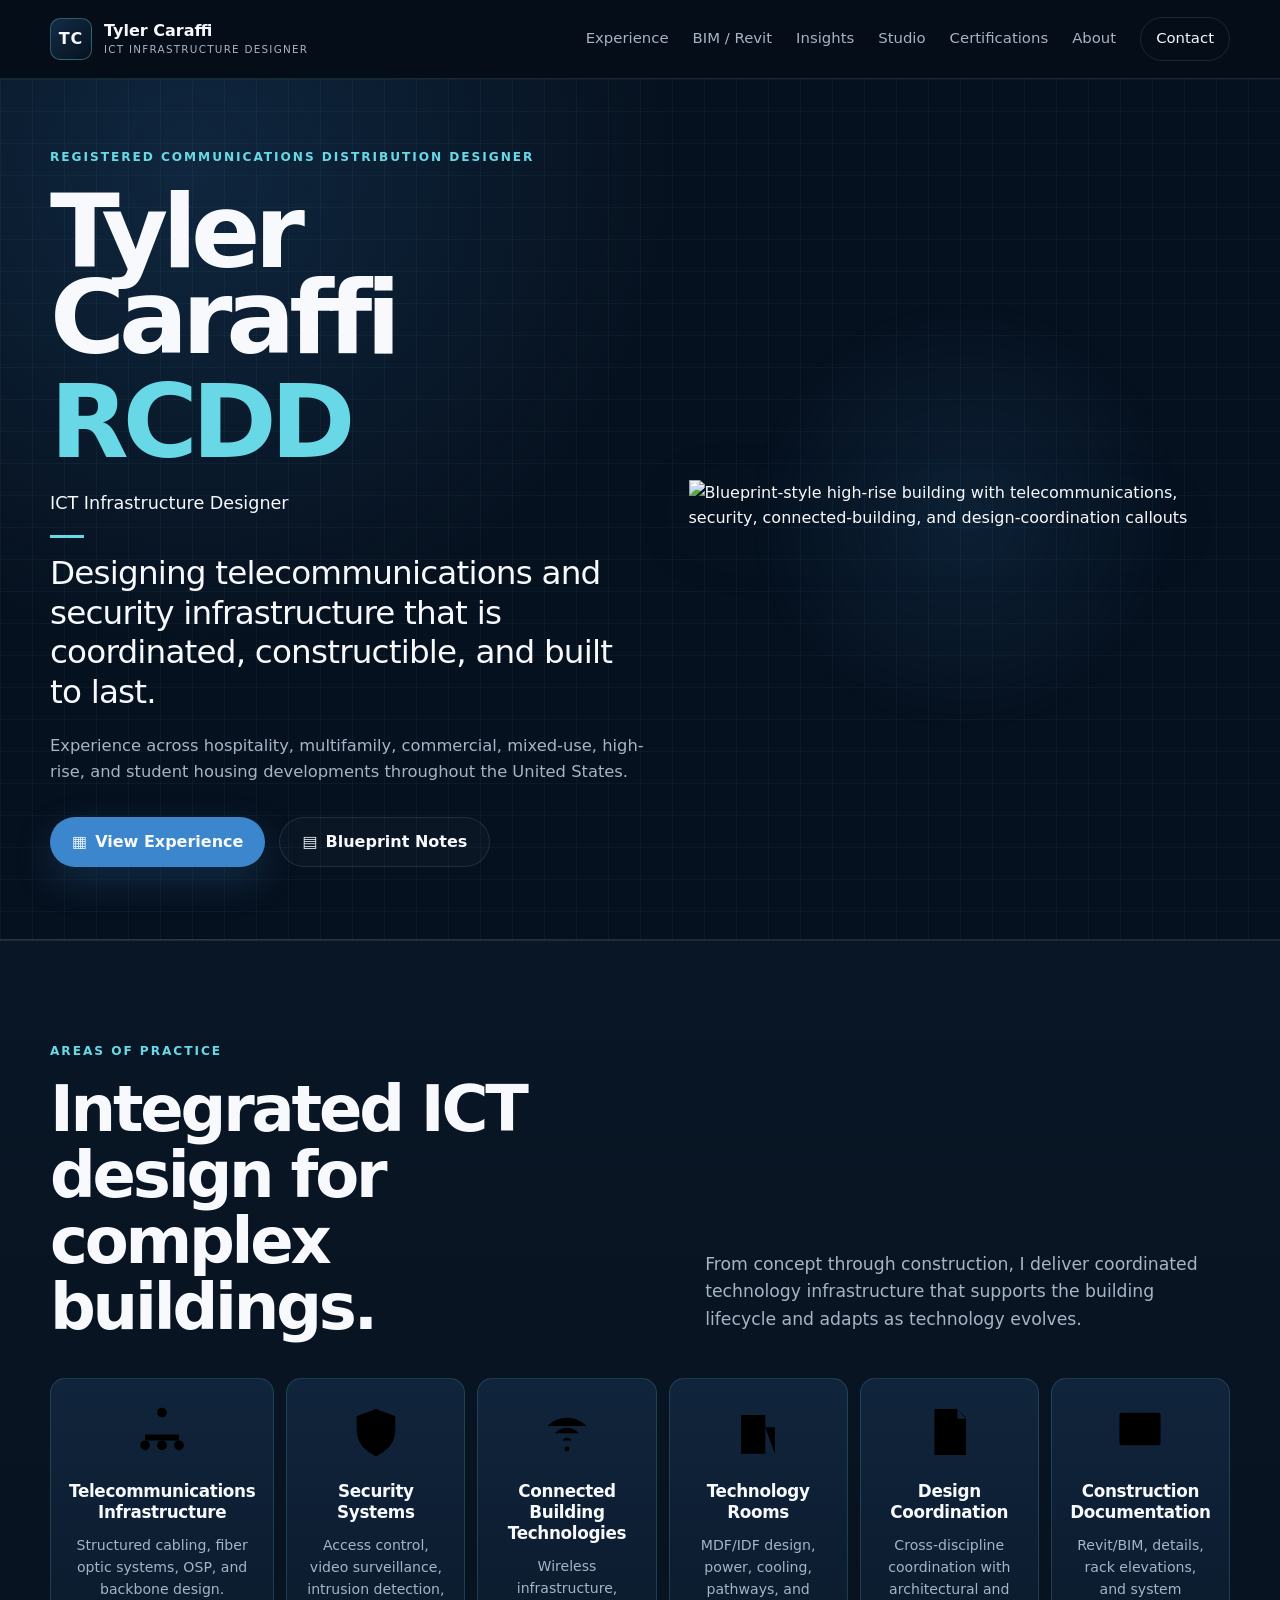
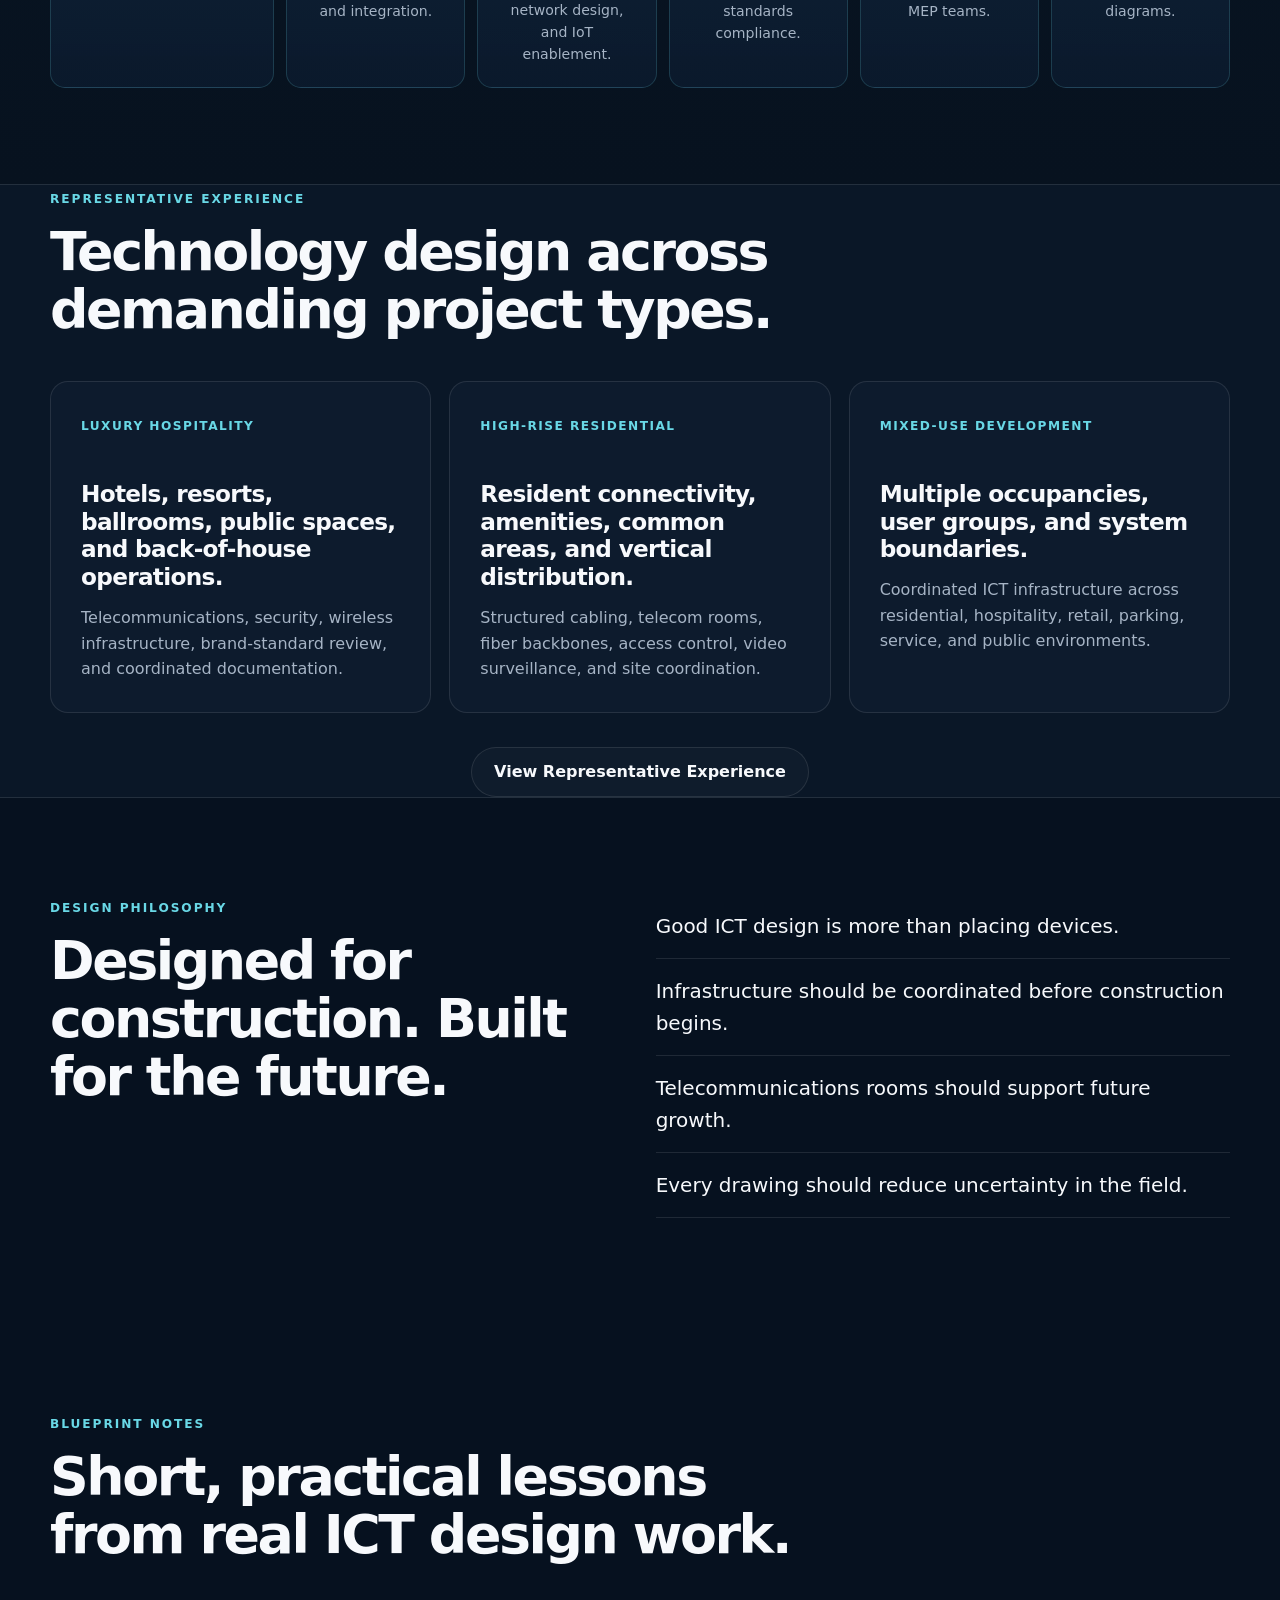
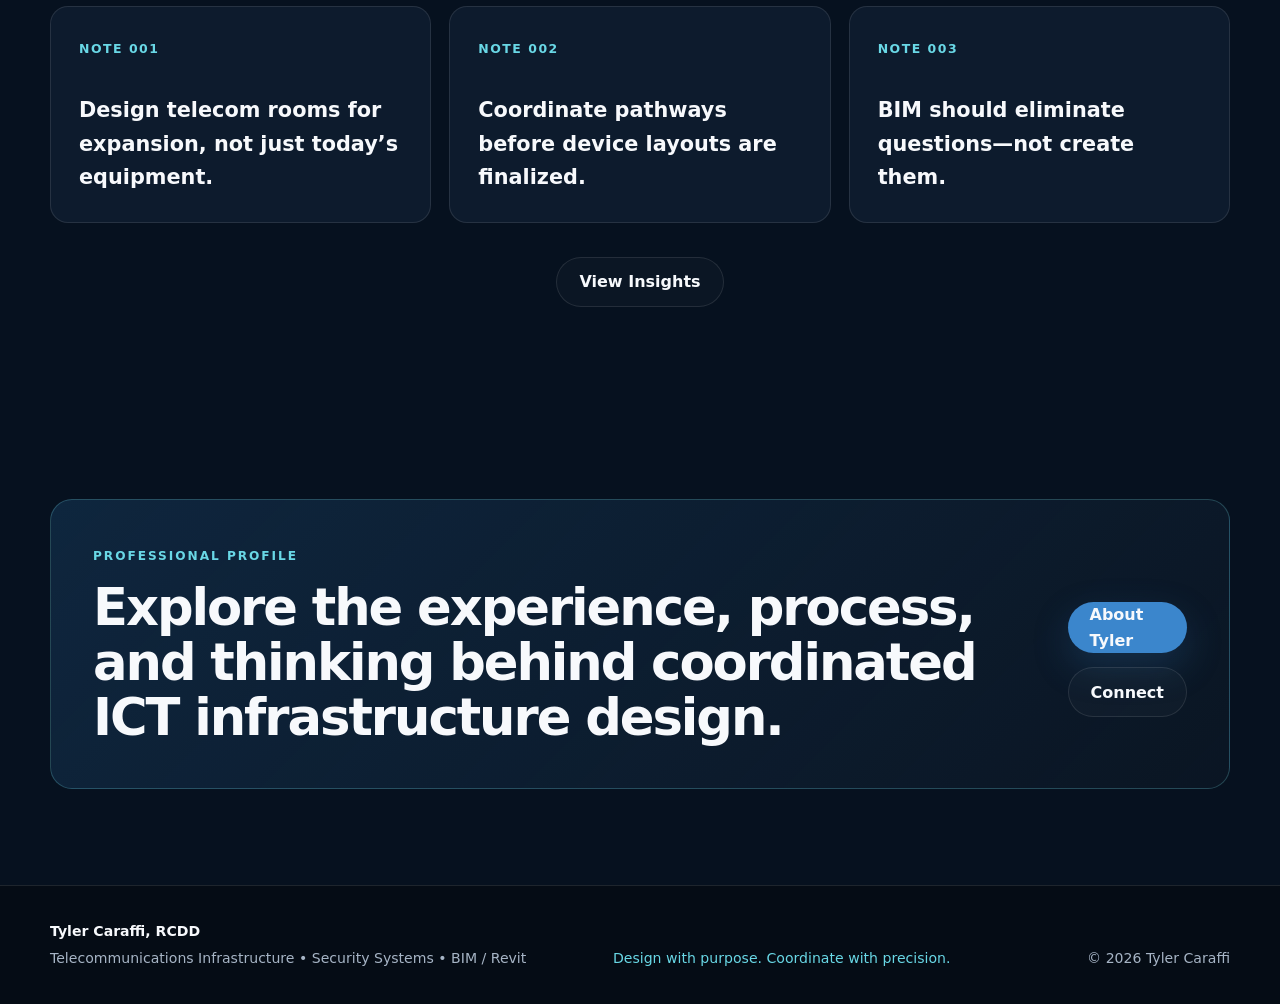
==== index.html @ 2e3e349a "Add files via upload" ====
<!DOCTYPE html>
<html lang="en">
<head>
  <meta charset="UTF-8">
  <meta name="viewport" content="width=device-width, initial-scale=1.0">
  <title>Tyler Caraffi, RCDD | ICT Infrastructure Designer</title>
  <meta name="description" content="Tyler Caraffi, RCDD, is an ICT Infrastructure Designer focused on telecommunications infrastructure, security systems, and coordinated technology design for complex buildings.">
  <meta name="author" content="Tyler Caraffi">
  <meta name="robots" content="index, follow">
  <link rel="canonical" href="https://tylercaraffi.com/">
  <link rel="icon" href="assets/icons/tc-mark.svg" type="image/svg+xml">
  <link rel="stylesheet" href="assets/css/styles.css">
  <meta property="og:title" content="Tyler Caraffi, RCDD | ICT Infrastructure Designer">
  <meta property="og:description" content="Designing telecommunications and security infrastructure that is coordinated, constructible, and built to last.">
  <meta property="og:type" content="website">
  <meta property="og:url" content="https://tylercaraffi.com/">
  <script type="application/ld+json">
  {
    "@context":"https://schema.org",
    "@type":"Person",
    "name":"Tyler Caraffi",
    "url":"https://tylercaraffi.com/",
  "sameAs":[
    "https://www.linkedin.com/in/tyler-caraffi/"
  ],
    "jobTitle":"ICT Infrastructure Designer",
    "honorificSuffix":"RCDD",
    "knowsAbout":[
      "Telecommunications Infrastructure",
      "Structured Cabling",
      "Fiber Backbone Design",
      "Security Systems",
      "Access Control",
      "Video Surveillance",
      "BIM",
      "Autodesk Revit",
      "Hospitality Technology",
      "Construction Documentation"
    ]
  }
  </script>
</head>
<body class="home-page">

<header class="site-header">
  <div class="container nav-wrap">
    <a class="brand" href="index.html" aria-label="Tyler Caraffi home">
      <span class="brand-mark">TC</span>
      <span class="brand-copy"><strong>Tyler Caraffi</strong><small>ICT Infrastructure Designer</small></span>
    </a>
    <button class="nav-toggle" aria-label="Open navigation" aria-expanded="false">
      <span></span><span></span><span></span>
    </button>
    <nav class="site-nav" aria-label="Main navigation">
      <a href="experience.html">Experience</a>
      <a href="revit-lab.html">BIM / Revit</a>
      <a href="insights.html">Insights</a>
      <a href="studio.html">Studio</a>
      <a href="certifications.html">Certifications</a>
      <a href="about.html">About</a>
      <a class="nav-cta" href="contact.html">Contact</a>
    </nav>
  </div>
</header>

<main>
  <section class="hero blueprint-bg">
    <div class="container hero-split approved-hero">
      <div class="hero-copy reveal">
        <div class="kicker">Registered Communications Distribution Designer</div>
        <h1>Tyler Caraffi<span>RCDD</span></h1>
        <p class="hero-role">ICT Infrastructure Designer</p>
        <div class="hero-rule"></div>
        <p class="hero-lead">Designing telecommunications and security infrastructure that is coordinated, constructible, and built to last.</p>
        <p class="hero-sub">Experience across hospitality, multifamily, commercial, mixed-use, high-rise, and student housing developments throughout the United States.</p>
        <div class="hero-actions">
          <a class="button primary" href="experience.html"><span class="button-icon">▦</span>View Experience</a>
          <a class="button secondary" href="insights.html"><span class="button-icon">▤</span>Blueprint Notes</a>
        </div>
      </div>

      <div class="hero-visual approved-visual reveal delay-1">
        <img src="assets/graphics/approved-blueprint-building.png"
             alt="Blueprint-style high-rise building with telecommunications, security, connected-building, and design-coordination callouts">
      </div>
    </div>
  </section>

  <section class="pillars practice-cards-section">
    <div class="container">
      <div class="practice-heading-grid reveal">
        <div>
          <span class="eyebrow">Areas of Practice</span>
          <h2>Integrated ICT design for complex buildings.</h2>
        </div>
        <p>From concept through construction, I deliver coordinated technology infrastructure that supports the building lifecycle and adapts as technology evolves.</p>
      </div>
      <div class="practice-card-grid">
        <article class="practice-card reveal">
          <div class="practice-icon" aria-hidden="true"><svg viewBox="0 0 48 48"><circle cx="24" cy="8" r="4"/><circle cx="10" cy="35" r="4"/><circle cx="24" cy="35" r="4"/><circle cx="38" cy="35" r="4"/><path d="M24 12v10M10 31v-5h28v5M24 22v9"/></svg></div>
          <h3>Telecommunications Infrastructure</h3>
          <p>Structured cabling, fiber optic systems, OSP, and backbone design.</p>
        </article>
        <article class="practice-card reveal delay-1">
          <div class="practice-icon" aria-hidden="true"><svg viewBox="0 0 48 48"><path d="M24 5 40 11v11c0 11-7 18-16 22C15 40 8 33 8 22V11z"/><rect x="18" y="22" width="12" height="10" rx="2"/><path d="M21 22v-4a3 3 0 0 1 6 0v4"/></svg></div>
          <h3>Security Systems</h3>
          <p>Access control, video surveillance, intrusion detection, and integration.</p>
        </article>
        <article class="practice-card reveal delay-2">
          <div class="practice-icon" aria-hidden="true"><svg viewBox="0 0 48 48"><path d="M8 19c9-9 23-9 32 0M14 25c6-6 14-6 20 0M20 31c3-3 5-3 8 0"/><circle cx="24" cy="38" r="2"/></svg></div>
          <h3>Connected Building Technologies</h3>
          <p>Wireless infrastructure, network design, and IoT enablement.</p>
        </article>
        <article class="practice-card reveal">
          <div class="practice-icon" aria-hidden="true"><svg viewBox="0 0 48 48"><path d="M10 42V10h20v32M30 20h8v22M6 42h36"/><path d="M15 16h4m4 0h3M15 22h4m4 0h3M15 28h4m4 0h3M15 34h4m4 0h3"/></svg></div>
          <h3>Technology Rooms</h3>
          <p>MDF/IDF design, power, cooling, pathways, and standards compliance.</p>
        </article>
        <article class="practice-card reveal delay-1">
          <div class="practice-icon" aria-hidden="true"><svg viewBox="0 0 48 48"><path d="M12 5h19l7 7v31H12zM31 5v8h7M18 20h14M18 26h14M18 32h10"/></svg></div>
          <h3>Design Coordination</h3>
          <p>Cross-discipline coordination with architectural and MEP teams.</p>
        </article>
        <article class="practice-card reveal delay-2">
          <div class="practice-icon" aria-hidden="true"><svg viewBox="0 0 48 48"><rect x="7" y="8" width="34" height="27" rx="2"/><path d="M18 42h12M24 35v7M18 20l6-4 6 4-6 4zM18 20v7l6 4 6-4v-7"/></svg></div>
          <h3>Construction Documentation</h3>
          <p>Revit/BIM, details, rack elevations, and system diagrams.</p>
        </article>
      </div>
    </div>
  </section>

  <section class="experience-preview dark-panel">
    <div class="container">
      <div class="section-intro reveal"><span class="eyebrow">Representative Experience</span><h2>Technology design across demanding project types.</h2></div>
      <div class="experience-preview-grid">
        <article class="experience-preview-card reveal"><span>Luxury Hospitality</span><h3>Hotels, resorts, ballrooms, public spaces, and back-of-house operations.</h3><p>Telecommunications, security, wireless infrastructure, brand-standard review, and coordinated documentation.</p></article>
        <article class="experience-preview-card reveal delay-1"><span>High-Rise Residential</span><h3>Resident connectivity, amenities, common areas, and vertical distribution.</h3><p>Structured cabling, telecom rooms, fiber backbones, access control, video surveillance, and site coordination.</p></article>
        <article class="experience-preview-card reveal delay-2"><span>Mixed-Use Development</span><h3>Multiple occupancies, user groups, and system boundaries.</h3><p>Coordinated ICT infrastructure across residential, hospitality, retail, parking, service, and public environments.</p></article>
      </div>
      <div class="center-action reveal"><a class="button secondary" href="experience.html">View Representative Experience</a></div>
    </div>
  </section>

  <section class="philosophy">
    <div class="container philosophy-grid">
      <div class="section-intro reveal"><span class="eyebrow">Design Philosophy</span><h2>Designed for construction. Built for the future.</h2></div>
      <div class="principles reveal delay-1">
        <p>Good ICT design is more than placing devices.</p>
        <p>Infrastructure should be coordinated before construction begins.</p>
        <p>Telecommunications rooms should support future growth.</p>
        <p>Every drawing should reduce uncertainty in the field.</p>
      </div>
    </div>
  </section>

  <section class="insight-preview">
    <div class="container">
      <div class="section-intro reveal">
        <span class="eyebrow">Blueprint Notes</span>
        <h2>Short, practical lessons from real ICT design work.</h2>
      </div>
      <div class="note-grid">
        <article class="note-card reveal">
          <span>Note 001</span>
          <h3>Design telecom rooms for expansion, not just today’s equipment.</h3>
        </article>
        <article class="note-card reveal delay-1">
          <span>Note 002</span>
          <h3>Coordinate pathways before device layouts are finalized.</h3>
        </article>
        <article class="note-card reveal delay-2">
          <span>Note 003</span>
          <h3>BIM should eliminate questions—not create them.</h3>
        </article>
      </div>
      <div class="center-action"><a class="button secondary" href="insights.html">View Insights</a></div>
    </div>
  </section>

  <section class="cta-section">
    <div class="container cta-card reveal">
      <div>
        <span class="eyebrow">Professional Profile</span>
        <h2>Explore the experience, process, and thinking behind coordinated ICT infrastructure design.</h2>
      </div>
      <div class="hero-actions">
        <a class="button primary" href="about.html">About Tyler</a>
        <a class="button secondary" href="contact.html">Connect</a>
      </div>
    </div>
  </section>
</main>

<footer class="site-footer">
  <div class="container footer-grid">
    <div>
      <div class="footer-name">Tyler Caraffi, RCDD</div>
      <p>Telecommunications Infrastructure • Security Systems • BIM / Revit</p>
    </div>
    <div class="footer-motto">Design with purpose. Coordinate with precision.</div>
    <div class="footer-copy">© <span id="year"></span> Tyler Caraffi</div>
  </div>
</footer>
<script src="assets/js/script.js"></script>

</body>
</html>
---- assets/css/styles.css ----
:root{
  --bg:#07111f;
  --bg2:#0a1726;
  --panel:#0e1d2f;
  --panel2:#12243a;
  --text:#f7f9fc;
  --muted:#a6b4c5;
  --line:rgba(255,255,255,.10);
  --blue:#1f4e79;
  --blue2:#2d6ca3;
  --cyan:#71d6e0;
  --max:1180px;
  --radius:22px;
}
*{box-sizing:border-box}
html{scroll-behavior:smooth}
body{margin:0;background:var(--bg);color:var(--text);font-family:Inter,ui-sans-serif,system-ui,-apple-system,BlinkMacSystemFont,"Segoe UI",sans-serif;line-height:1.6}
a{color:inherit;text-decoration:none}
.container{width:min(calc(100% - 40px),var(--max));margin:auto}
.narrow{max-width:900px}
.site-header{position:sticky;top:0;z-index:20;background:rgba(7,17,31,.82);backdrop-filter:blur(14px);border-bottom:1px solid var(--line)}
.nav-wrap{min-height:78px;display:flex;align-items:center;justify-content:space-between;gap:24px}
.brand{display:flex;align-items:center;gap:12px}
.brand-mark{width:42px;height:42px;border:1px solid rgba(113,214,224,.35);display:grid;place-items:center;border-radius:10px;font-weight:800;letter-spacing:.05em;background:linear-gradient(135deg,rgba(31,78,121,.5),rgba(255,255,255,.02))}
.brand-copy{display:flex;flex-direction:column;line-height:1.05}
.brand-copy small{color:var(--muted);margin-top:4px}
.site-nav{display:flex;align-items:center;gap:24px;color:var(--muted);font-size:.93rem}
.site-nav a:hover{color:var(--text)}
.nav-cta{padding:9px 15px;border:1px solid var(--line);border-radius:999px;color:var(--text)!important}
.nav-toggle{display:none;background:none;border:1px solid var(--line);border-radius:10px;width:42px;height:42px;padding:10px}
.nav-toggle span{display:block;height:2px;background:var(--text);margin:5px 0}
.blueprint-bg{
  background-image:
    linear-gradient(rgba(113,214,224,.045) 1px,transparent 1px),
    linear-gradient(90deg,rgba(113,214,224,.045) 1px,transparent 1px),
    radial-gradient(circle at 15% 10%,rgba(45,108,163,.24),transparent 36%);
  background-size:32px 32px,32px 32px,auto;
}
.hero{padding:118px 0 96px;border-bottom:1px solid var(--line)}
.hero-grid{display:grid;grid-template-columns:1.1fr .9fr;gap:72px;align-items:center}
.kicker,.eyebrow{display:inline-block;color:var(--cyan);text-transform:uppercase;letter-spacing:.16em;font-size:.76rem;font-weight:800}
h1,h2,h3,p{margin-top:0}
h1{font-size:clamp(3.6rem,8vw,6.8rem);line-height:.94;letter-spacing:-.06em;margin:18px 0 26px}
h1 span{color:var(--cyan)}
.hero-lead{font-size:clamp(1.45rem,3vw,2.4rem);line-height:1.22;letter-spacing:-.03em;margin-bottom:20px}
.hero-sub{max-width:700px;color:var(--muted);font-size:1.08rem}
.hero-actions{display:flex;flex-wrap:wrap;gap:14px;margin-top:32px}
.button{min-height:50px;padding:0 22px;border-radius:999px;display:inline-flex;align-items:center;justify-content:center;font-weight:800;transition:.2s ease}
.button:hover{transform:translateY(-2px)}
.primary{background:var(--blue2);box-shadow:0 14px 36px rgba(45,108,163,.28)}
.secondary{border:1px solid var(--line);background:rgba(255,255,255,.025)}
.system-diagram{min-height:430px;position:relative;border:1px solid var(--line);border-radius:var(--radius);background:linear-gradient(160deg,rgba(255,255,255,.035),rgba(255,255,255,.01));overflow:hidden}
.diagram-title{position:absolute;top:20px;left:22px;color:var(--muted);font-size:.8rem;text-transform:uppercase;letter-spacing:.13em}
.node,.mini-node{position:absolute;border:1px solid rgba(113,214,224,.35);background:rgba(31,78,121,.25);border-radius:12px;padding:12px 16px;font-weight:800}
.node-a{top:78px;left:40px}.node-b{top:165px;left:165px}.node-c{top:255px;left:75px}
.mini-node{font-size:.82rem;padding:9px 12px}.mini-1{bottom:42px;left:30px}.mini-2{bottom:42px;left:150px}.mini-3{bottom:42px;right:36px}
.line,.branch{position:absolute;background:linear-gradient(90deg,var(--blue2),var(--cyan));height:2px;transform-origin:left center}
.line-a{width:150px;top:122px;left:115px;transform:rotate(27deg)}
.line-b{width:150px;top:214px;left:196px;transform:rotate(145deg)}
.branch{height:1px;bottom:89px}.branch-1{width:95px;left:95px;transform:rotate(69deg)}.branch-2{width:85px;left:150px;transform:rotate(90deg)}.branch-3{width:150px;left:175px;transform:rotate(25deg)}
.pillars,.philosophy,.insight-preview,.content-section,.cta-section{padding:96px 0}
.dark-panel{background:var(--bg2);border-top:1px solid var(--line);border-bottom:1px solid var(--line)}
.section-intro{max-width:760px;margin-bottom:42px}
.section-intro h2,.sticky-heading h2{font-size:clamp(2.2rem,4.2vw,4rem);line-height:1.08;letter-spacing:-.045em;margin:12px 0 0}
.pillar-grid{display:grid;grid-template-columns:repeat(4,1fr);gap:18px}
.pillar-card,.lab-card,.studio-card{padding:28px;border:1px solid var(--line);border-radius:18px;background:var(--panel);min-height:250px}
.pillar-card.featured{background:radial-gradient(circle at top right,rgba(113,214,224,.16),transparent 42%),var(--panel)}
.pillar-card span{color:var(--cyan);font-weight:800;font-size:.8rem;letter-spacing:.12em}
.pillar-card h3{margin:52px 0 12px;font-size:1.25rem}
.pillar-card p,.lab-card p,.studio-card p{color:var(--muted);margin-bottom:0}
.revit-grid,.philosophy-grid,.split-content{display:grid;grid-template-columns:.95fr 1.05fr;gap:86px;align-items:start}
.revit-copy h2{font-size:clamp(2.6rem,5vw,4.8rem);line-height:1.02;letter-spacing:-.05em;margin:14px 0 22px}
.revit-copy p{color:var(--muted);max-width:650px}
.text-link{color:var(--cyan);font-weight:800}
.revit-list{display:grid;grid-template-columns:repeat(2,1fr);gap:14px}
.revit-list div{padding:18px;border:1px solid var(--line);border-radius:14px;background:rgba(255,255,255,.025)}
.principles p{font-size:1.25rem;border-bottom:1px solid var(--line);padding:16px 0;margin:0}
.note-grid{display:grid;grid-template-columns:repeat(3,1fr);gap:18px}
.note-card{padding:28px;border:1px solid var(--line);border-radius:18px;background:var(--panel)}
.note-card span{color:var(--cyan);font-size:.78rem;font-weight:800;letter-spacing:.12em;text-transform:uppercase}
.note-card h3{margin:34px 0 0;font-size:1.3rem}
.center-action{text-align:center;margin-top:34px}
.cta-card{display:flex;align-items:center;justify-content:space-between;gap:32px;padding:42px;border:1px solid rgba(113,214,224,.25);border-radius:var(--radius);background:linear-gradient(135deg,rgba(31,78,121,.35),rgba(255,255,255,.02))}
.cta-card h2{font-size:clamp(2rem,4vw,3.5rem);line-height:1.08;letter-spacing:-.04em;margin:12px 0 0}
.page-hero{padding:104px 0 72px;border-bottom:1px solid var(--line)}
.page-hero h1{font-size:clamp(3rem,7vw,5.5rem)}
.page-hero p{max-width:760px;color:var(--muted);font-size:1.08rem}
.sticky-heading{position:sticky;top:110px}
.prose{font-size:1.08rem;color:var(--muted)}
.prose p{margin-bottom:22px}
.tag-cloud{display:flex;flex-wrap:wrap;gap:12px}
.tag-cloud span{padding:10px 14px;border:1px solid var(--line);border-radius:999px;color:var(--muted)}
.project-grid,.lab-grid,.studio-grid{display:grid;grid-template-columns:repeat(2,1fr);gap:18px}
.project-card{padding:32px;border:1px solid var(--line);border-radius:18px;background:var(--panel)}
.project-card span{color:var(--cyan);text-transform:uppercase;letter-spacing:.12em;font-size:.78rem;font-weight:800}
.project-card h2{font-size:1.7rem;line-height:1.18;letter-spacing:-.03em;margin:26px 0 12px}
.project-card p{color:var(--muted)}
.lab-grid{grid-template-columns:repeat(3,1fr)}
.lab-card h3,.studio-card h3{font-size:1.25rem;margin-bottom:12px}
.note-list{display:grid;gap:16px}
.note-row{display:grid;grid-template-columns:90px 1fr;gap:24px;padding:28px;border:1px solid var(--line);border-radius:18px;background:var(--panel)}
.note-row>span{color:var(--cyan);font-weight:800;font-size:1.2rem}
.note-row h2{font-size:1.5rem;margin-bottom:8px}
.note-row p{color:var(--muted);margin:0}
.studio-grid{grid-template-columns:repeat(3,1fr)}
.studio-card span{display:inline-block;margin-top:28px;color:var(--cyan);font-size:.8rem;font-weight:800;text-transform:uppercase;letter-spacing:.12em}
.cert-timeline{display:grid;gap:18px}
.cert-item{display:grid;grid-template-columns:140px 1fr;gap:32px;padding:30px;border:1px solid var(--line);border-radius:18px;background:var(--panel)}
.cert-item.featured{background:radial-gradient(circle at top right,rgba(113,214,224,.15),transparent 40%),var(--panel)}
.cert-item .year{color:var(--cyan);font-weight:800}
.cert-item span{color:var(--muted);text-transform:uppercase;letter-spacing:.1em;font-size:.78rem}
.cert-item h2{margin:8px 0 10px;font-size:1.45rem}
.cert-item p{color:var(--muted);margin:0}
.contact-grid{display:grid;grid-template-columns:repeat(2,1fr);gap:18px}
.contact-card{padding:34px;border:1px solid var(--line);border-radius:18px;background:var(--panel)}
.contact-card h2{font-size:1.8rem;margin:16px 0 10px}
.contact-card p{color:var(--muted)}
.site-footer{padding:34px 0;border-top:1px solid var(--line);background:#050c15}
.footer-grid{display:grid;grid-template-columns:1.2fr 1fr auto;gap:30px;align-items:end;color:var(--muted);font-size:.88rem}
.footer-name{color:var(--text);font-weight:800}
.footer-grid p{margin:5px 0 0}
.footer-motto{color:var(--cyan)}
.reveal{opacity:0;transform:translateY(22px);transition:opacity .7s ease,transform .7s ease}
.reveal.visible{opacity:1;transform:none}.delay-1{transition-delay:.1s}.delay-2{transition-delay:.2s}
@media(max-width:980px){
  .hero-grid,.revit-grid,.philosophy-grid,.split-content{grid-template-columns:1fr;gap:48px}
  .pillar-grid{grid-template-columns:repeat(2,1fr)}
  .lab-grid,.studio-grid{grid-template-columns:repeat(2,1fr)}
  .system-diagram{max-width:700px}
  .sticky-heading{position:static}
  .footer-grid{grid-template-columns:1fr}
}
@media(max-width:760px){
  .container{width:min(calc(100% - 28px),var(--max))}
  .nav-toggle{display:block}
  .site-nav{position:absolute;top:78px;left:14px;right:14px;display:none;flex-direction:column;align-items:stretch;gap:0;background:#08111f;border:1px solid var(--line);border-radius:16px;padding:12px}
  .site-nav.open{display:flex}.site-nav a{padding:13px 12px}
  .hero{padding:86px 0 68px}
  .pillar-grid,.note-grid,.project-grid,.lab-grid,.studio-grid,.contact-grid{grid-template-columns:1fr}
  .revit-list{grid-template-columns:1fr}
  .note-row,.cert-item{grid-template-columns:1fr}
  .cta-card{flex-direction:column;align-items:flex-start}
}
@media(prefers-reduced-motion:reduce){
  *{scroll-behavior:auto!important;transition:none!important}
  .reveal{opacity:1;transform:none}
}

.hero-single{
  max-width:920px;
  margin:0 auto;
}
.hero-single .hero-copy{
  max-width:820px;
}
.hero-single .hero-sub{
  max-width:760px;
}
.delivery-grid{
  display:grid;
  grid-template-columns:.95fr 1.05fr;
  gap:86px;
  align-items:start;
}
.delivery-copy h2{
  font-size:clamp(2.6rem,5vw,4.8rem);
  line-height:1.02;
  letter-spacing:-.05em;
  margin:14px 0 22px;
}
.delivery-copy p{
  color:var(--muted);
  max-width:650px;
}
.delivery-list{
  display:grid;
  grid-template-columns:repeat(2,1fr);
  gap:14px;
}
.delivery-list div{
  padding:18px;
  border:1px solid var(--line);
  border-radius:14px;
  background:rgba(255,255,255,.025);
}
@media(max-width:980px){
  .delivery-grid{grid-template-columns:1fr;gap:48px}
}
@media(max-width:760px){
  .delivery-list{grid-template-columns:1fr}
}

/* v4 Professional Identity */
.hero-single{max-width:1040px;margin:0 auto}.hero-single .hero-copy{max-width:940px}.hero-role{display:inline-block;margin:-8px 0 20px;padding:8px 13px;border:1px solid rgba(113,214,224,.26);border-radius:999px;color:var(--cyan);background:rgba(113,214,224,.05);font-size:.84rem;font-weight:800;letter-spacing:.1em;text-transform:uppercase}.hero-single .hero-lead{max-width:900px;font-size:clamp(1.55rem,3.3vw,2.55rem)}.hero-single .hero-sub{max-width:780px}.practice-list{border-top:1px solid var(--line)}.practice-row{display:grid;grid-template-columns:70px minmax(230px,.9fr) 1.1fr;gap:28px;align-items:start;padding:30px 0;border-bottom:1px solid var(--line)}.practice-row>span{color:var(--cyan);font-size:.78rem;font-weight:800;letter-spacing:.12em}.practice-row h3{margin:0;font-size:1.45rem;line-height:1.2;letter-spacing:-.025em}.practice-row p{margin:0;color:var(--muted)}.experience-preview-grid{display:grid;grid-template-columns:repeat(3,1fr);gap:18px}.experience-preview-card{padding:30px;border:1px solid var(--line);border-radius:18px;background:var(--panel);min-height:285px}.experience-preview-card>span{color:var(--cyan);text-transform:uppercase;letter-spacing:.12em;font-size:.76rem;font-weight:800}.experience-preview-card h3{margin:42px 0 14px;font-size:1.45rem;line-height:1.2;letter-spacing:-.03em}.experience-preview-card p{color:var(--muted);margin:0}@media(max-width:980px){.experience-preview-grid{grid-template-columns:1fr}}@media(max-width:760px){.practice-row{grid-template-columns:1fr;gap:10px}.practice-row h3{font-size:1.3rem}}

/* ===== v4.1 Blueprint Consultancy Homepage ===== */
:root{
  --bg:#06111f;
  --bg2:#0a1727;
  --panel:#0d1b2d;
  --panel2:#102239;
  --blue:#2f78bd;
  --blue2:#3b86cc;
  --cyan:#69d8e6;
  --cyan2:#a4f0f5;
}
.site-header{
  background:rgba(5,13,24,.93);
}
.brand-copy small{
  text-transform:uppercase;
  letter-spacing:.12em;
  font-size:.65rem;
}
.hero{
  min-height:640px;
  display:flex;
  align-items:center;
  padding:64px 0 72px;
  overflow:hidden;
}
.hero-split{
  display:grid;
  grid-template-columns:minmax(0,1.05fr) minmax(420px,.95fr);
  gap:40px;
  align-items:center;
}
.hero-copy h1{
  font-size:clamp(4.4rem,8vw,7.1rem);
  line-height:.84;
  max-width:720px;
  margin:20px 0 24px;
}
.hero-copy h1 span{
  display:block;
  margin-top:18px;
  color:var(--cyan);
}
.hero-role{
  display:block;
  margin:0;
  padding:0;
  border:0;
  border-radius:0;
  background:none;
  color:var(--text);
  font-size:1.1rem;
  font-weight:500;
  letter-spacing:0;
  text-transform:none;
}
.hero-rule{
  width:34px;
  height:3px;
  background:var(--cyan);
  margin:18px 0 16px;
}
.hero .hero-lead{
  max-width:760px;
  font-size:clamp(1.55rem,2.55vw,2.3rem);
  line-height:1.22;
  letter-spacing:-.025em;
}
.hero .hero-sub{
  max-width:700px;
  font-size:1.02rem;
}
.button-icon{
  margin-right:8px;
  opacity:.9;
}
.hero-visual{
  position:relative;
  min-height:525px;
  display:flex;
  align-items:center;
  justify-content:center;
}
.hero-visual::before{
  content:"";
  position:absolute;
  inset:12% 3% 8% 5%;
  background:radial-gradient(circle at center,rgba(71,146,211,.12),transparent 66%);
  filter:blur(6px);
}
.hero-visual img{
  position:relative;
  z-index:1;
  width:100%;
  max-width:700px;
  filter:drop-shadow(0 18px 44px rgba(22,104,170,.16));
}
.practice-cards-section{
  background:linear-gradient(180deg,#091625,#07121f);
  border-top:1px solid var(--line);
}
.practice-heading-grid{
  display:grid;
  grid-template-columns:1fr .9fr;
  gap:72px;
  align-items:end;
  margin-bottom:38px;
}
.practice-heading-grid h2{
  font-size:clamp(2.8rem,5vw,4.8rem);
  line-height:1.03;
  letter-spacing:-.05em;
  margin:14px 0 0;
}
.practice-heading-grid>p{
  color:var(--muted);
  font-size:1.08rem;
  margin:0 0 7px;
}
.practice-card-grid{
  display:grid;
  grid-template-columns:repeat(6,1fr);
  gap:12px;
}
.practice-card{
  padding:24px 18px 22px;
  border:1px solid rgba(113,214,224,.18);
  border-radius:15px;
  background:linear-gradient(180deg,rgba(20,42,68,.76),rgba(11,27,46,.86));
  min-height:245px;
  text-align:center;
  transition:transform .25s ease,border-color .25s ease,background .25s ease;
}
.practice-card:hover{
  transform:translateY(-4px);
  border-color:rgba(113,214,224,.42);
  background:linear-gradient(180deg,rgba(27,54,86,.88),rgba(12,31,52,.94));
}
.practice-icon{
  width:58px;
  height:58px;
  display:grid;
  place-items:center;
  margin:0 auto 20px;
  color:#65b5ff;
  font-size:2.15rem;
  line-height:1;
}
.practice-card h3{
  font-size:1.05rem;
  line-height:1.25;
  margin:0 0 12px;
  letter-spacing:-.02em;
}
.practice-card p{
  color:var(--muted);
  font-size:.88rem;
  line-height:1.55;
  margin:0;
}
@media(max-width:1120px){
  .practice-card-grid{grid-template-columns:repeat(3,1fr)}
}
@media(max-width:980px){
  .hero-split{grid-template-columns:1fr}
  .hero-visual{min-height:380px}
  .hero-visual img{max-width:650px}
  .practice-heading-grid{grid-template-columns:1fr;gap:24px}
}
@media(max-width:760px){
  .hero{padding:74px 0 54px}
  .hero-copy h1{font-size:clamp(3.8rem,17vw,5.4rem)}
  .hero-visual{min-height:290px}
  .practice-card-grid{grid-template-columns:1fr}
  .practice-card{min-height:auto;text-align:left;display:grid;grid-template-columns:58px 1fr;column-gap:16px}
  .practice-icon{grid-row:1/3;margin:0}
  .practice-card h3{align-self:end}
}
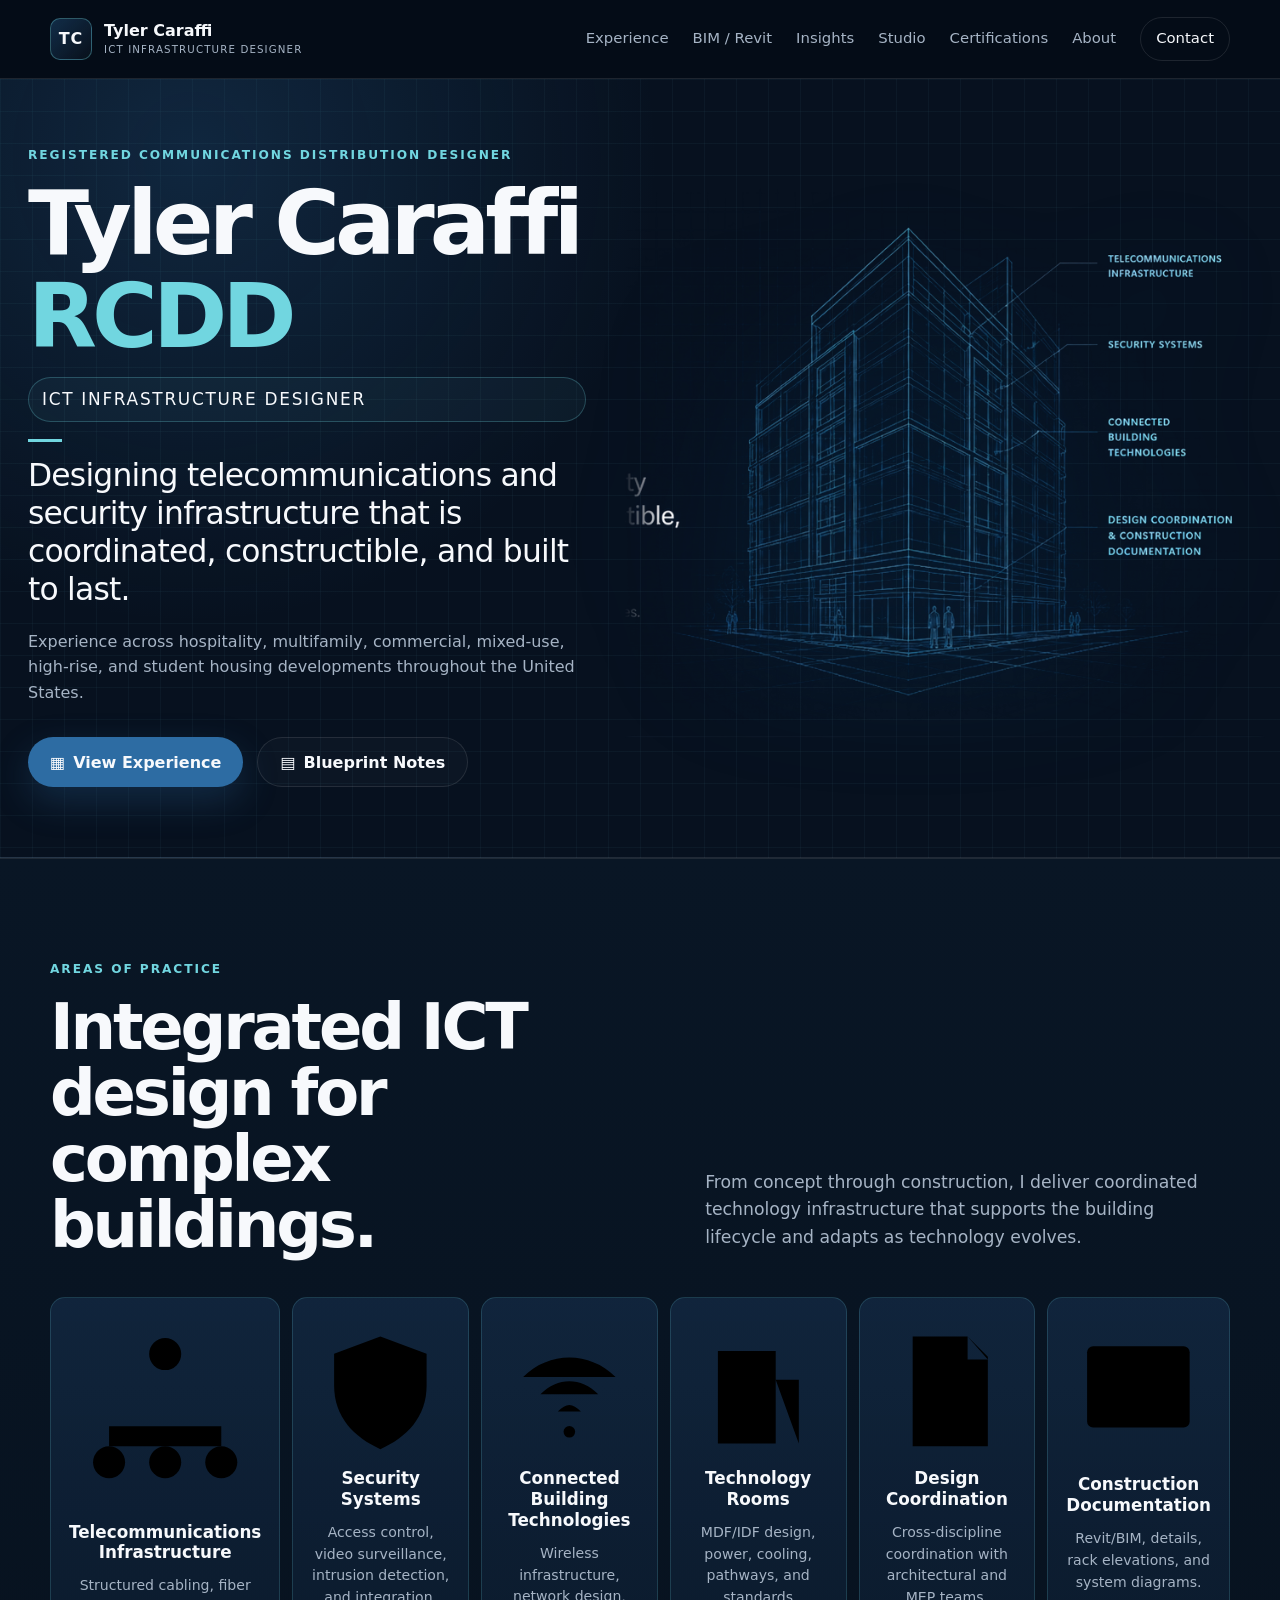
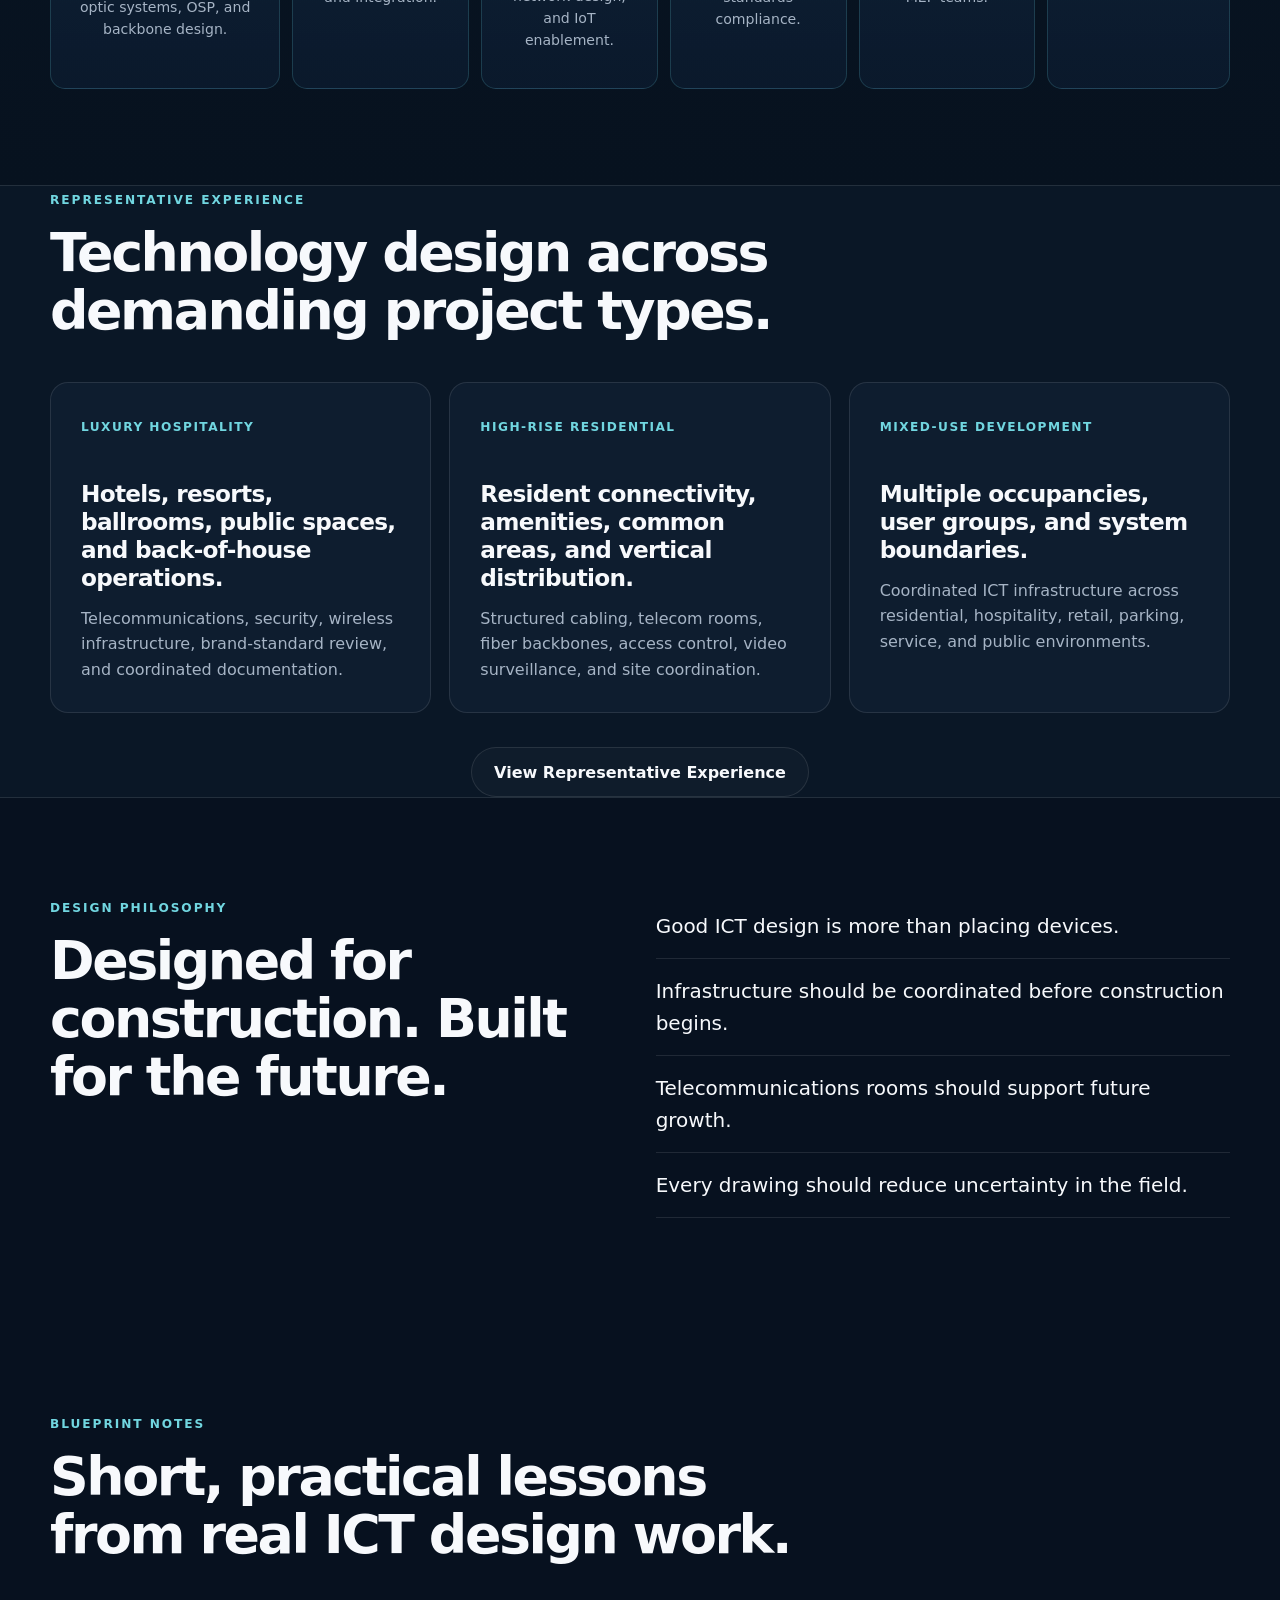
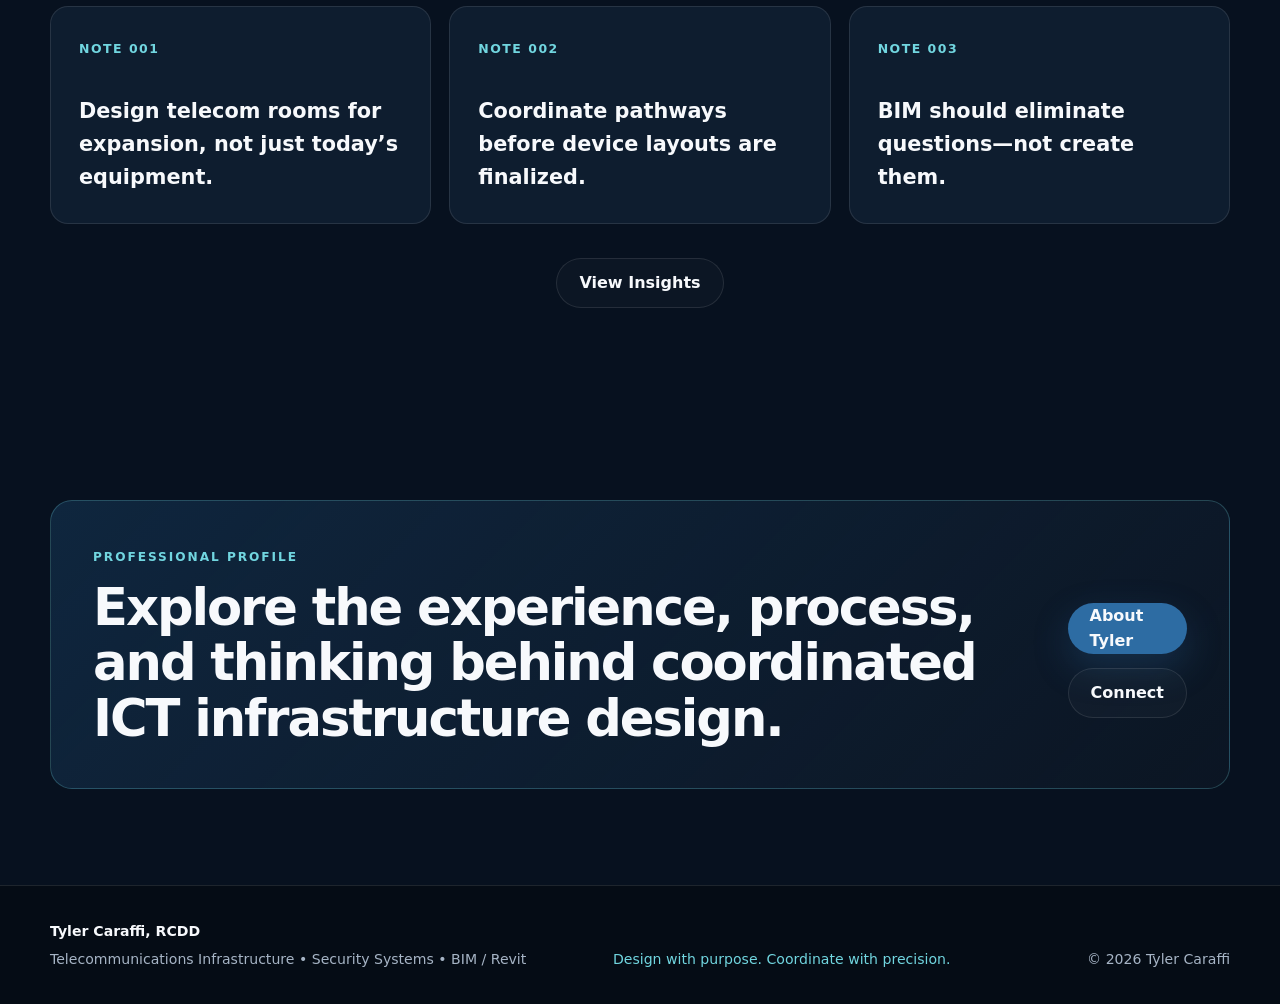
==== commit a463ca8f: "Add files via upload" ====
--- a/index.html
+++ b/index.html
@@ -80,7 +80,7 @@
       </div>
 
       <div class="hero-visual approved-visual reveal delay-1">
-        <img src="assets/graphics/approved-blueprint-building.png"
+        <img src="blueprint-building.png?v=45"
              alt="Blueprint-style high-rise building with telecommunications, security, connected-building, and design-coordination callouts">
       </div>
     </div>
--- a/assets/css/styles.css
+++ b/assets/css/styles.css
@@ -194,107 +194,109 @@
 /* v4 Professional Identity */
 .hero-single{max-width:1040px;margin:0 auto}.hero-single .hero-copy{max-width:940px}.hero-role{display:inline-block;margin:-8px 0 20px;padding:8px 13px;border:1px solid rgba(113,214,224,.26);border-radius:999px;color:var(--cyan);background:rgba(113,214,224,.05);font-size:.84rem;font-weight:800;letter-spacing:.1em;text-transform:uppercase}.hero-single .hero-lead{max-width:900px;font-size:clamp(1.55rem,3.3vw,2.55rem)}.hero-single .hero-sub{max-width:780px}.practice-list{border-top:1px solid var(--line)}.practice-row{display:grid;grid-template-columns:70px minmax(230px,.9fr) 1.1fr;gap:28px;align-items:start;padding:30px 0;border-bottom:1px solid var(--line)}.practice-row>span{color:var(--cyan);font-size:.78rem;font-weight:800;letter-spacing:.12em}.practice-row h3{margin:0;font-size:1.45rem;line-height:1.2;letter-spacing:-.025em}.practice-row p{margin:0;color:var(--muted)}.experience-preview-grid{display:grid;grid-template-columns:repeat(3,1fr);gap:18px}.experience-preview-card{padding:30px;border:1px solid var(--line);border-radius:18px;background:var(--panel);min-height:285px}.experience-preview-card>span{color:var(--cyan);text-transform:uppercase;letter-spacing:.12em;font-size:.76rem;font-weight:800}.experience-preview-card h3{margin:42px 0 14px;font-size:1.45rem;line-height:1.2;letter-spacing:-.03em}.experience-preview-card p{color:var(--muted);margin:0}@media(max-width:980px){.experience-preview-grid{grid-template-columns:1fr}}@media(max-width:760px){.practice-row{grid-template-columns:1fr;gap:10px}.practice-row h3{font-size:1.3rem}}
 
-/* ===== v4.1 Blueprint Consultancy Homepage ===== */
-:root{
-  --bg:#06111f;
-  --bg2:#0a1727;
-  --panel:#0d1b2d;
-  --panel2:#102239;
-  --blue:#2f78bd;
-  --blue2:#3b86cc;
-  --cyan:#69d8e6;
-  --cyan2:#a4f0f5;
-}
+
+
+/* ===== v4.4 Exact Approved Hero Visual ===== */
 .site-header{
-  background:rgba(5,13,24,.93);
-}
+  background:rgba(5,13,24,.95);
+}
+
 .brand-copy small{
   text-transform:uppercase;
-  letter-spacing:.12em;
-  font-size:.65rem;
-}
+  letter-spacing:.11em;
+  font-size:.64rem;
+}
+
 .hero{
-  min-height:640px;
+  min-height:660px;
   display:flex;
   align-items:center;
-  padding:64px 0 72px;
+  padding:62px 0 70px;
   overflow:hidden;
 }
-.hero-split{
-  display:grid;
-  grid-template-columns:minmax(0,1.05fr) minmax(420px,.95fr);
-  gap:40px;
+
+.hero .container{
+  width:min(1440px, calc(100% - 56px));
+}
+
+.approved-hero{
+  display:grid;
+  grid-template-columns:minmax(0, .93fr) minmax(560px, 1.07fr);
+  gap:24px;
   align-items:center;
 }
+
+.hero-copy{
+  max-width:690px;
+}
+
 .hero-copy h1{
-  font-size:clamp(4.4rem,8vw,7.1rem);
-  line-height:.84;
-  max-width:720px;
-  margin:20px 0 24px;
-}
+  font-size:clamp(4.7rem, 7vw, 7rem);
+  line-height:.86;
+  max-width:700px;
+  margin:18px 0 22px;
+  letter-spacing:-.055em;
+}
+
 .hero-copy h1 span{
   display:block;
-  margin-top:18px;
+  margin-top:16px;
   color:var(--cyan);
 }
+
 .hero-role{
   display:block;
   margin:0;
-  padding:0;
-  border:0;
-  border-radius:0;
-  background:none;
   color:var(--text);
-  font-size:1.1rem;
+  font-size:1.06rem;
   font-weight:500;
-  letter-spacing:0;
-  text-transform:none;
-}
+}
+
 .hero-rule{
   width:34px;
   height:3px;
+  margin:17px 0 15px;
   background:var(--cyan);
-  margin:18px 0 16px;
-}
+}
+
 .hero .hero-lead{
+  max-width:660px;
+  font-size:clamp(1.65rem, 2.45vw, 2.2rem);
+  line-height:1.21;
+  letter-spacing:-.025em;
+}
+
+.hero .hero-sub{
+  max-width:660px;
+  font-size:1rem;
+}
+
+.approved-visual{
+  min-height:560px;
+  display:flex;
+  align-items:center;
+  justify-content:flex-end;
+  overflow:visible;
+}
+
+.approved-visual img{
+  width:100%;
   max-width:760px;
-  font-size:clamp(1.55rem,2.55vw,2.3rem);
-  line-height:1.22;
-  letter-spacing:-.025em;
-}
-.hero .hero-sub{
-  max-width:700px;
-  font-size:1.02rem;
-}
+  height:auto;
+  object-fit:contain;
+  transform:translateX(14px);
+  filter:drop-shadow(0 22px 50px rgba(20,105,170,.2));
+}
+
 .button-icon{
   margin-right:8px;
-  opacity:.9;
-}
-.hero-visual{
-  position:relative;
-  min-height:525px;
-  display:flex;
-  align-items:center;
-  justify-content:center;
-}
-.hero-visual::before{
-  content:"";
-  position:absolute;
-  inset:12% 3% 8% 5%;
-  background:radial-gradient(circle at center,rgba(71,146,211,.12),transparent 66%);
-  filter:blur(6px);
-}
-.hero-visual img{
-  position:relative;
-  z-index:1;
-  width:100%;
-  max-width:700px;
-  filter:drop-shadow(0 18px 44px rgba(22,104,170,.16));
-}
+}
+
 .practice-cards-section{
   background:linear-gradient(180deg,#091625,#07121f);
   border-top:1px solid var(--line);
 }
+
 .practice-heading-grid{
   display:grid;
   grid-template-columns:1fr .9fr;
@@ -302,22 +304,26 @@
   align-items:end;
   margin-bottom:38px;
 }
+
 .practice-heading-grid h2{
   font-size:clamp(2.8rem,5vw,4.8rem);
   line-height:1.03;
   letter-spacing:-.05em;
   margin:14px 0 0;
 }
+
 .practice-heading-grid>p{
   color:var(--muted);
   font-size:1.08rem;
   margin:0 0 7px;
 }
+
 .practice-card-grid{
   display:grid;
   grid-template-columns:repeat(6,1fr);
   gap:12px;
 }
+
 .practice-card{
   padding:24px 18px 22px;
   border:1px solid rgba(113,214,224,.18);
@@ -325,50 +331,68 @@
   background:linear-gradient(180deg,rgba(20,42,68,.76),rgba(11,27,46,.86));
   min-height:245px;
   text-align:center;
-  transition:transform .25s ease,border-color .25s ease,background .25s ease;
-}
-.practice-card:hover{
-  transform:translateY(-4px);
-  border-color:rgba(113,214,224,.42);
-  background:linear-gradient(180deg,rgba(27,54,86,.88),rgba(12,31,52,.94));
-}
-.practice-icon{
-  width:58px;
-  height:58px;
-  display:grid;
-  place-items:center;
-  margin:0 auto 20px;
-  color:#65b5ff;
-  font-size:2.15rem;
-  line-height:1;
-}
+}
+
 .practice-card h3{
   font-size:1.05rem;
   line-height:1.25;
   margin:0 0 12px;
-  letter-spacing:-.02em;
-}
+}
+
 .practice-card p{
   color:var(--muted);
   font-size:.88rem;
   line-height:1.55;
-  margin:0;
-}
-@media(max-width:1120px){
-  .practice-card-grid{grid-template-columns:repeat(3,1fr)}
-}
-@media(max-width:980px){
-  .hero-split{grid-template-columns:1fr}
-  .hero-visual{min-height:380px}
-  .hero-visual img{max-width:650px}
-  .practice-heading-grid{grid-template-columns:1fr;gap:24px}
-}
+}
+
+@media(max-width:1160px){
+  .approved-hero{
+    grid-template-columns:1fr;
+  }
+
+  .approved-visual{
+    min-height:470px;
+    justify-content:center;
+  }
+
+  .approved-visual img{
+    max-width:780px;
+    transform:none;
+  }
+
+  .practice-card-grid{
+    grid-template-columns:repeat(3,1fr);
+  }
+}
+
 @media(max-width:760px){
-  .hero{padding:74px 0 54px}
-  .hero-copy h1{font-size:clamp(3.8rem,17vw,5.4rem)}
-  .hero-visual{min-height:290px}
-  .practice-card-grid{grid-template-columns:1fr}
-  .practice-card{min-height:auto;text-align:left;display:grid;grid-template-columns:58px 1fr;column-gap:16px}
-  .practice-icon{grid-row:1/3;margin:0}
-  .practice-card h3{align-self:end}
-}
+  .hero{
+    padding:68px 0 48px;
+  }
+
+  .hero .container{
+    width:min(100% - 28px, 720px);
+  }
+
+  .hero-copy h1{
+    font-size:clamp(3.9rem,17vw,5.4rem);
+  }
+
+  .approved-visual{
+    min-height:320px;
+  }
+
+  .approved-visual img{
+    width:112%;
+    max-width:none;
+  }
+
+  .practice-heading-grid{
+    grid-template-columns:1fr;
+    gap:24px;
+  }
+
+  .practice-card-grid{
+    grid-template-columns:1fr;
+  }
+}
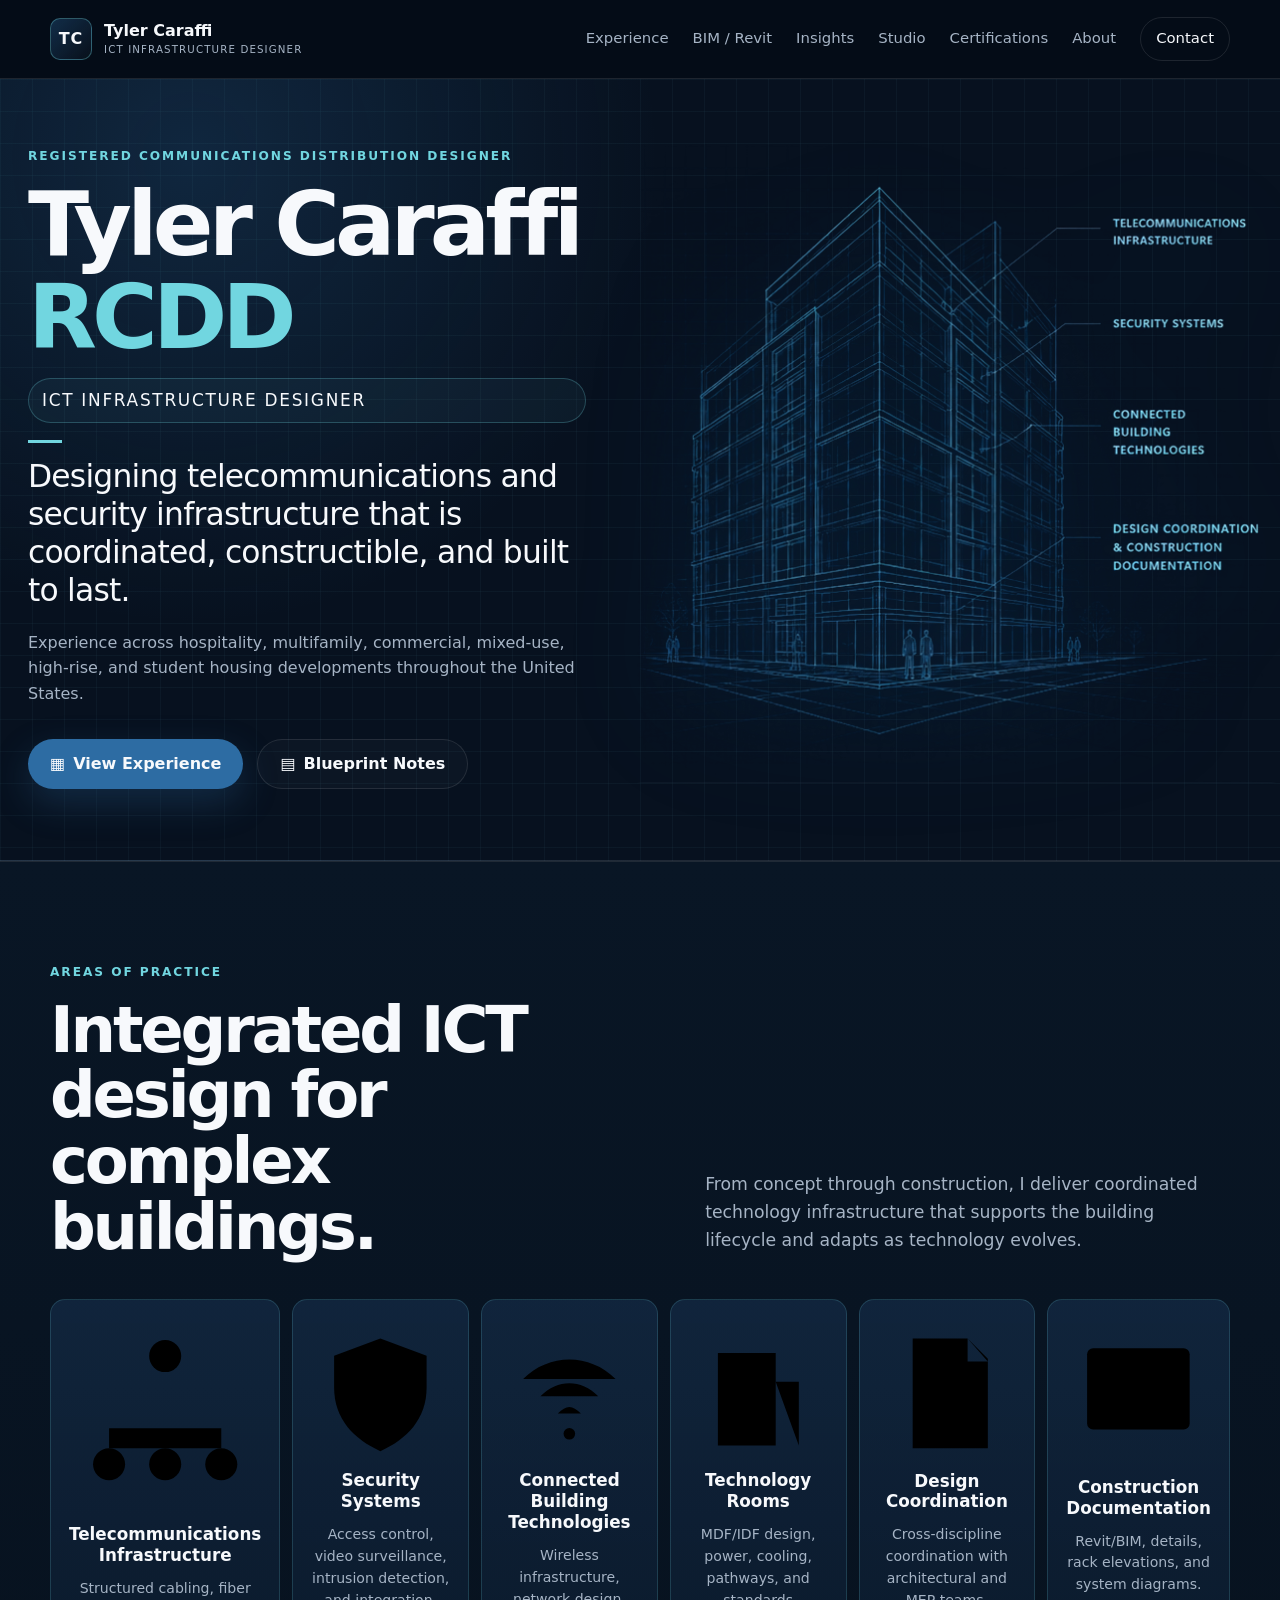
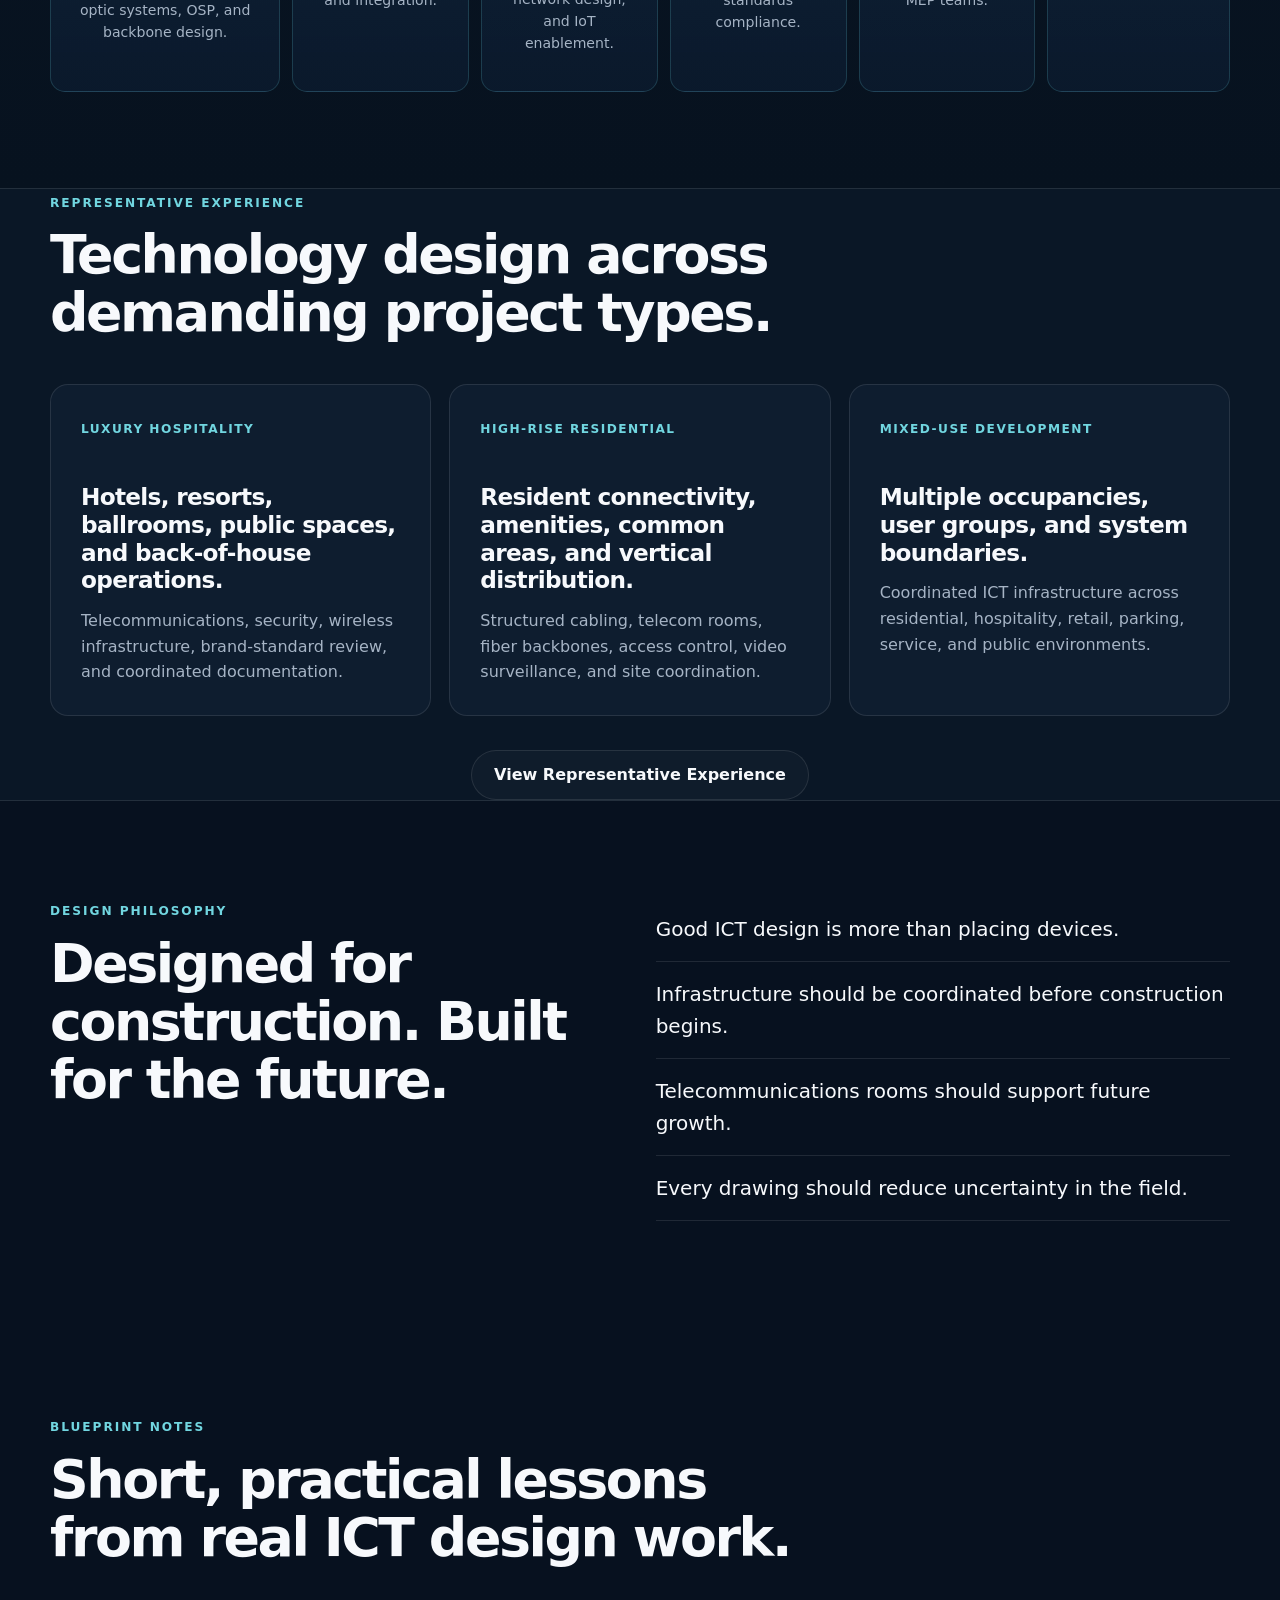
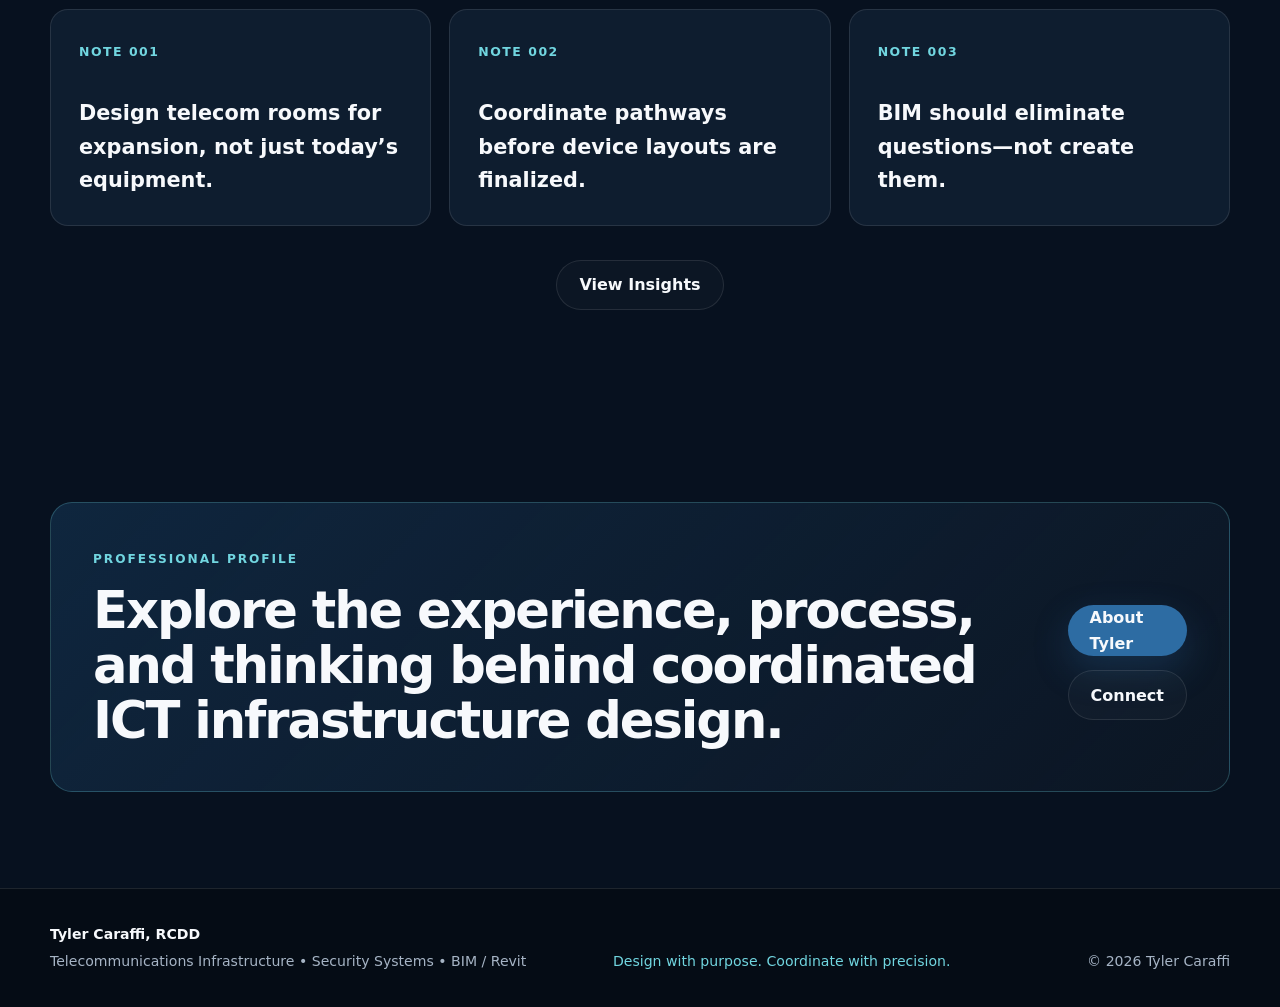
==== commit bcbf7284: "Add files via upload" ====
--- a/index.html
+++ b/index.html
@@ -80,7 +80,7 @@
       </div>
 
       <div class="hero-visual approved-visual reveal delay-1">
-        <img src="blueprint-building.png?v=45"
+        <img src="[data-uri]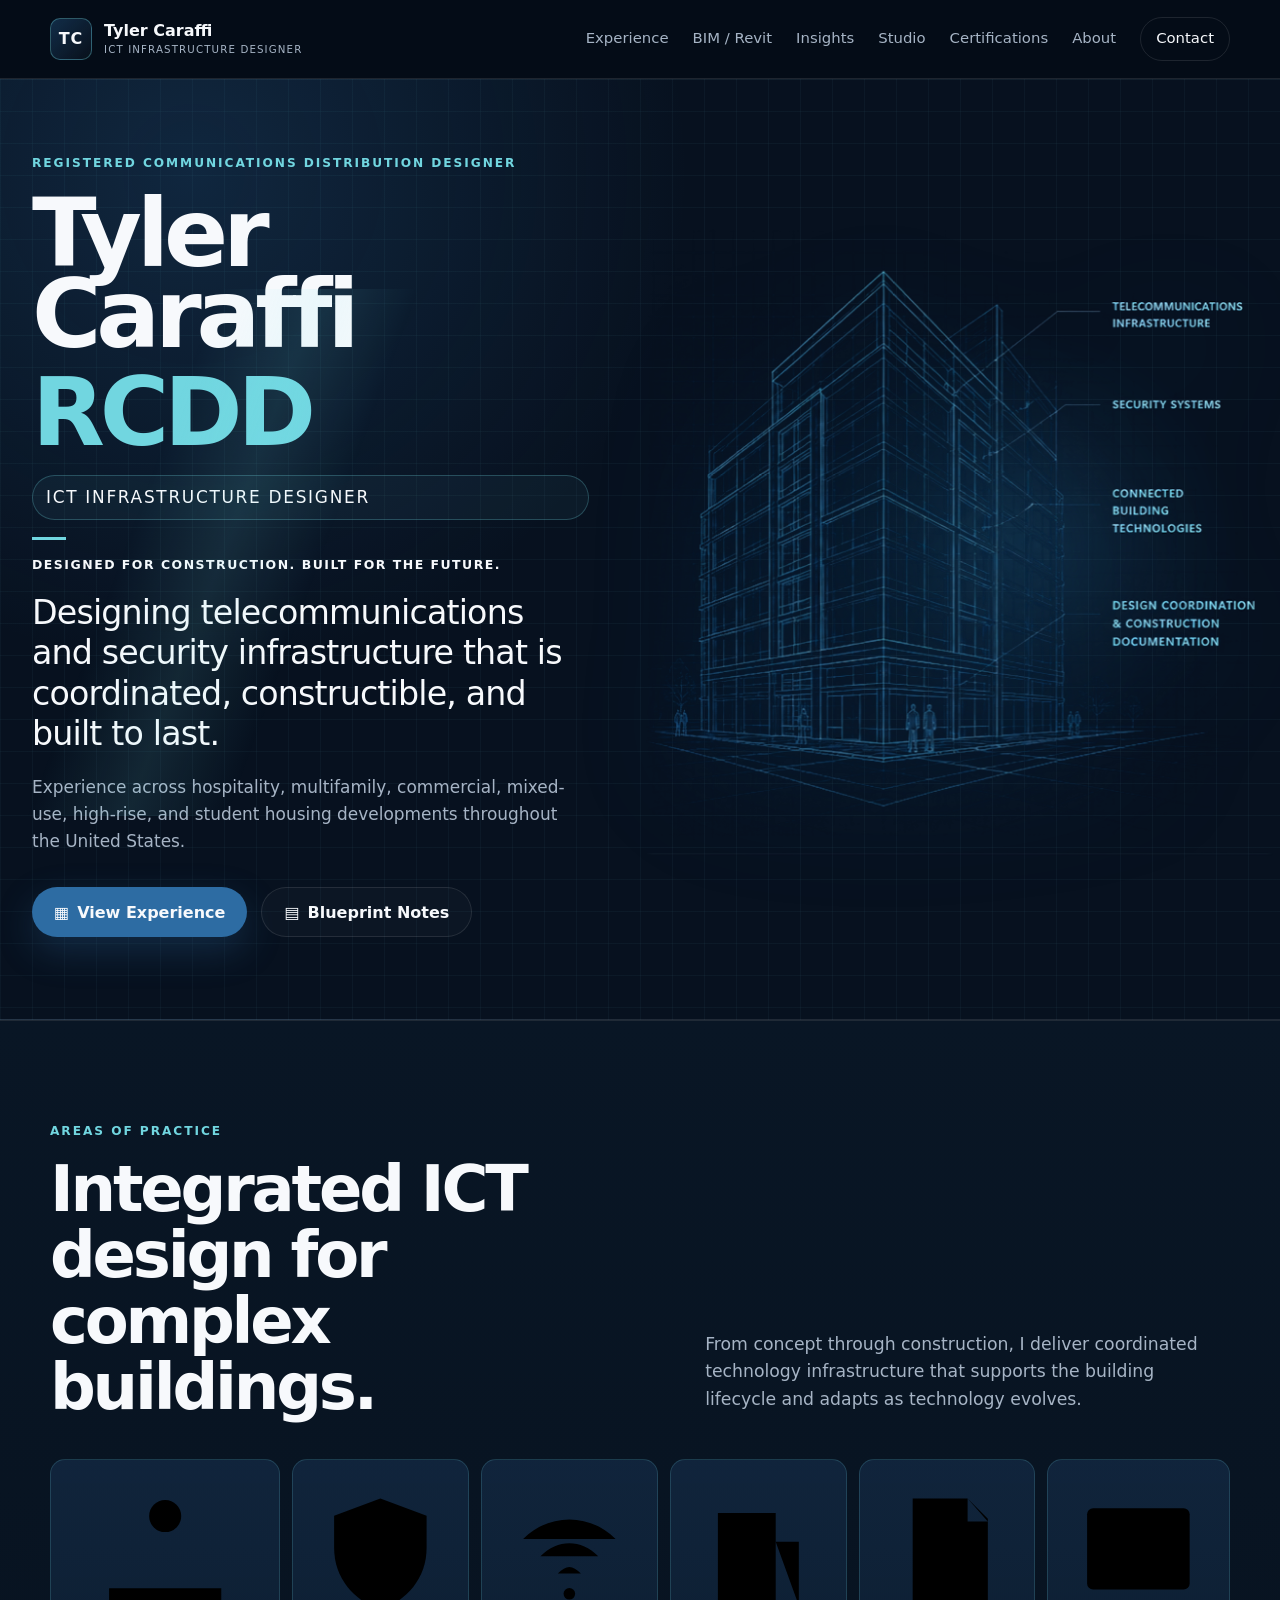
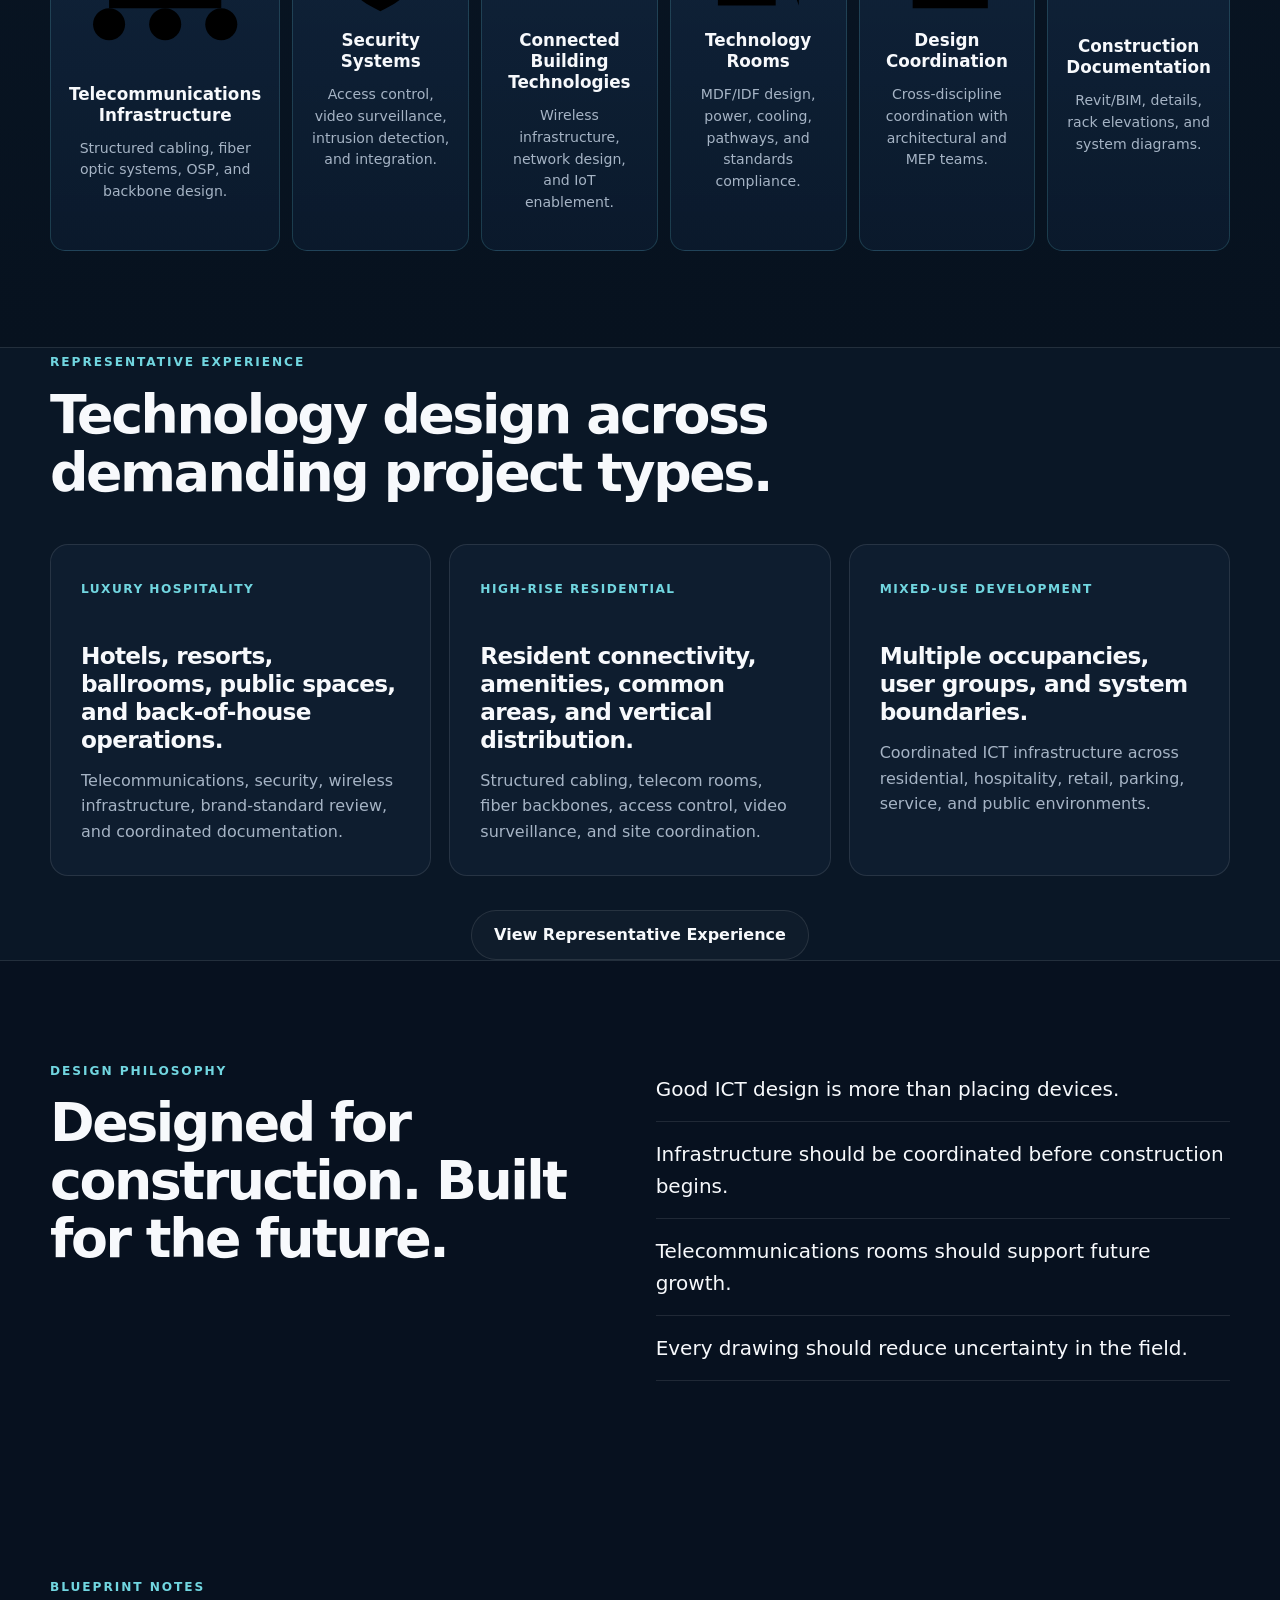
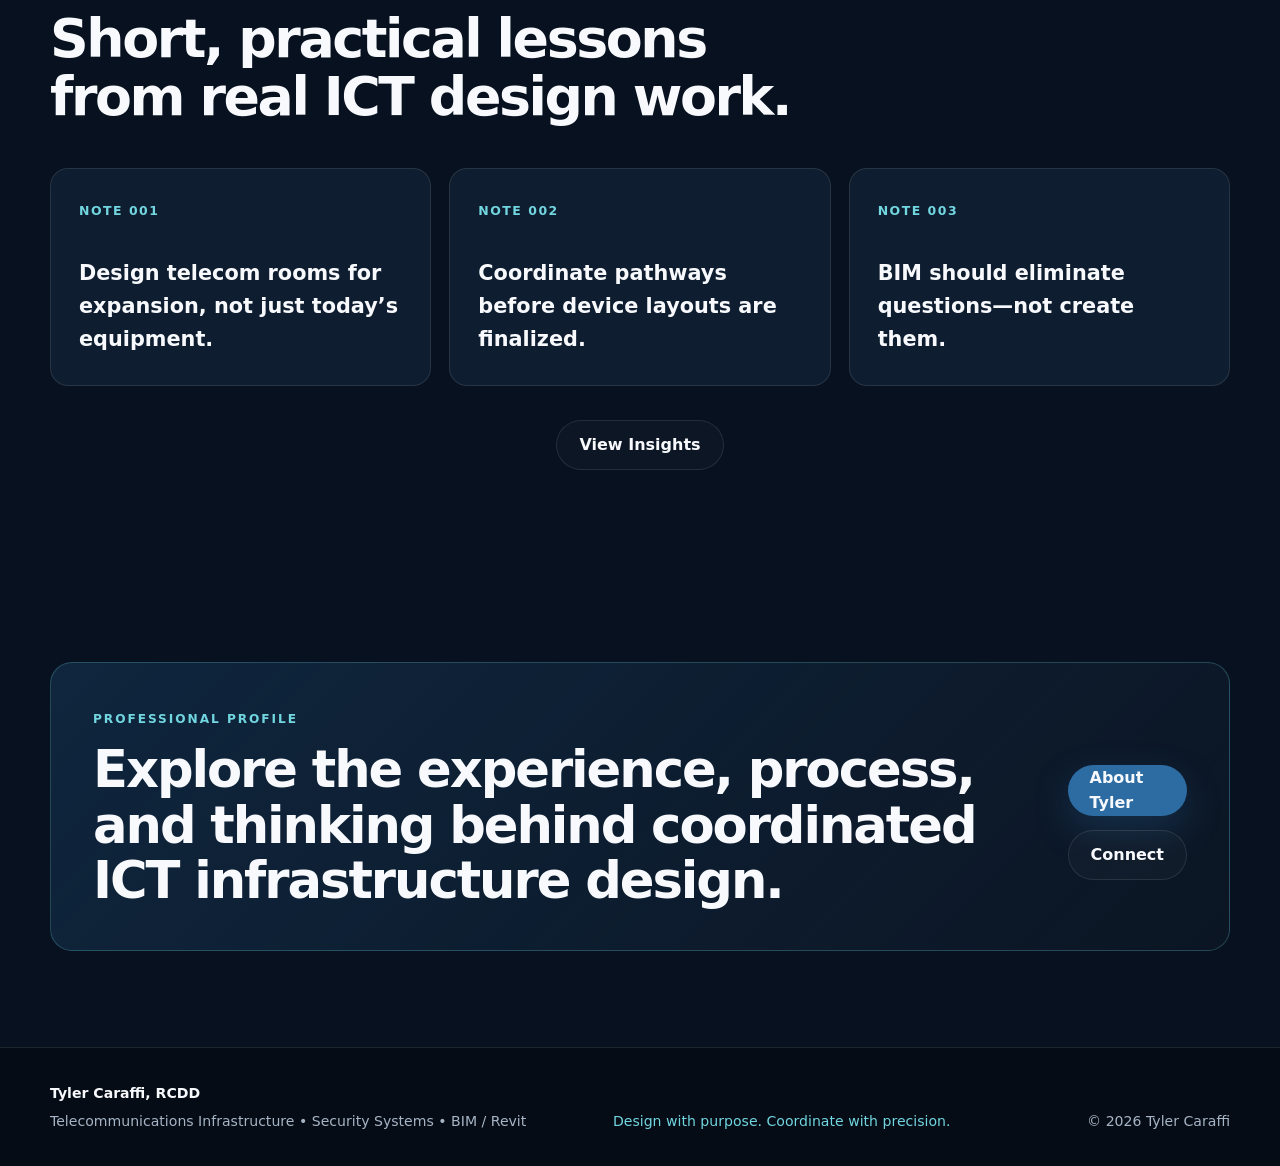
==== commit e6f53e84: "Add files via upload" ====
--- a/index.html
+++ b/index.html
@@ -71,6 +71,7 @@
         <h1>Tyler Caraffi<span>RCDD</span></h1>
         <p class="hero-role">ICT Infrastructure Designer</p>
         <div class="hero-rule"></div>
+        <p class="hero-signature">Designed for Construction. Built for the Future.</p>
         <p class="hero-lead">Designing telecommunications and security infrastructure that is coordinated, constructible, and built to last.</p>
         <p class="hero-sub">Experience across hospitality, multifamily, commercial, mixed-use, high-rise, and student housing developments throughout the United States.</p>
         <div class="hero-actions">
@@ -79,7 +80,8 @@
         </div>
       </div>
 
-      <div class="hero-visual approved-visual reveal delay-1">
+      <div class="hero-visual approved-visual reveal delay-1 blueprint-stage" data-parallax="true">
+        <div class="blueprint-glow" aria-hidden="true"></div>
         <img src="[data-uri]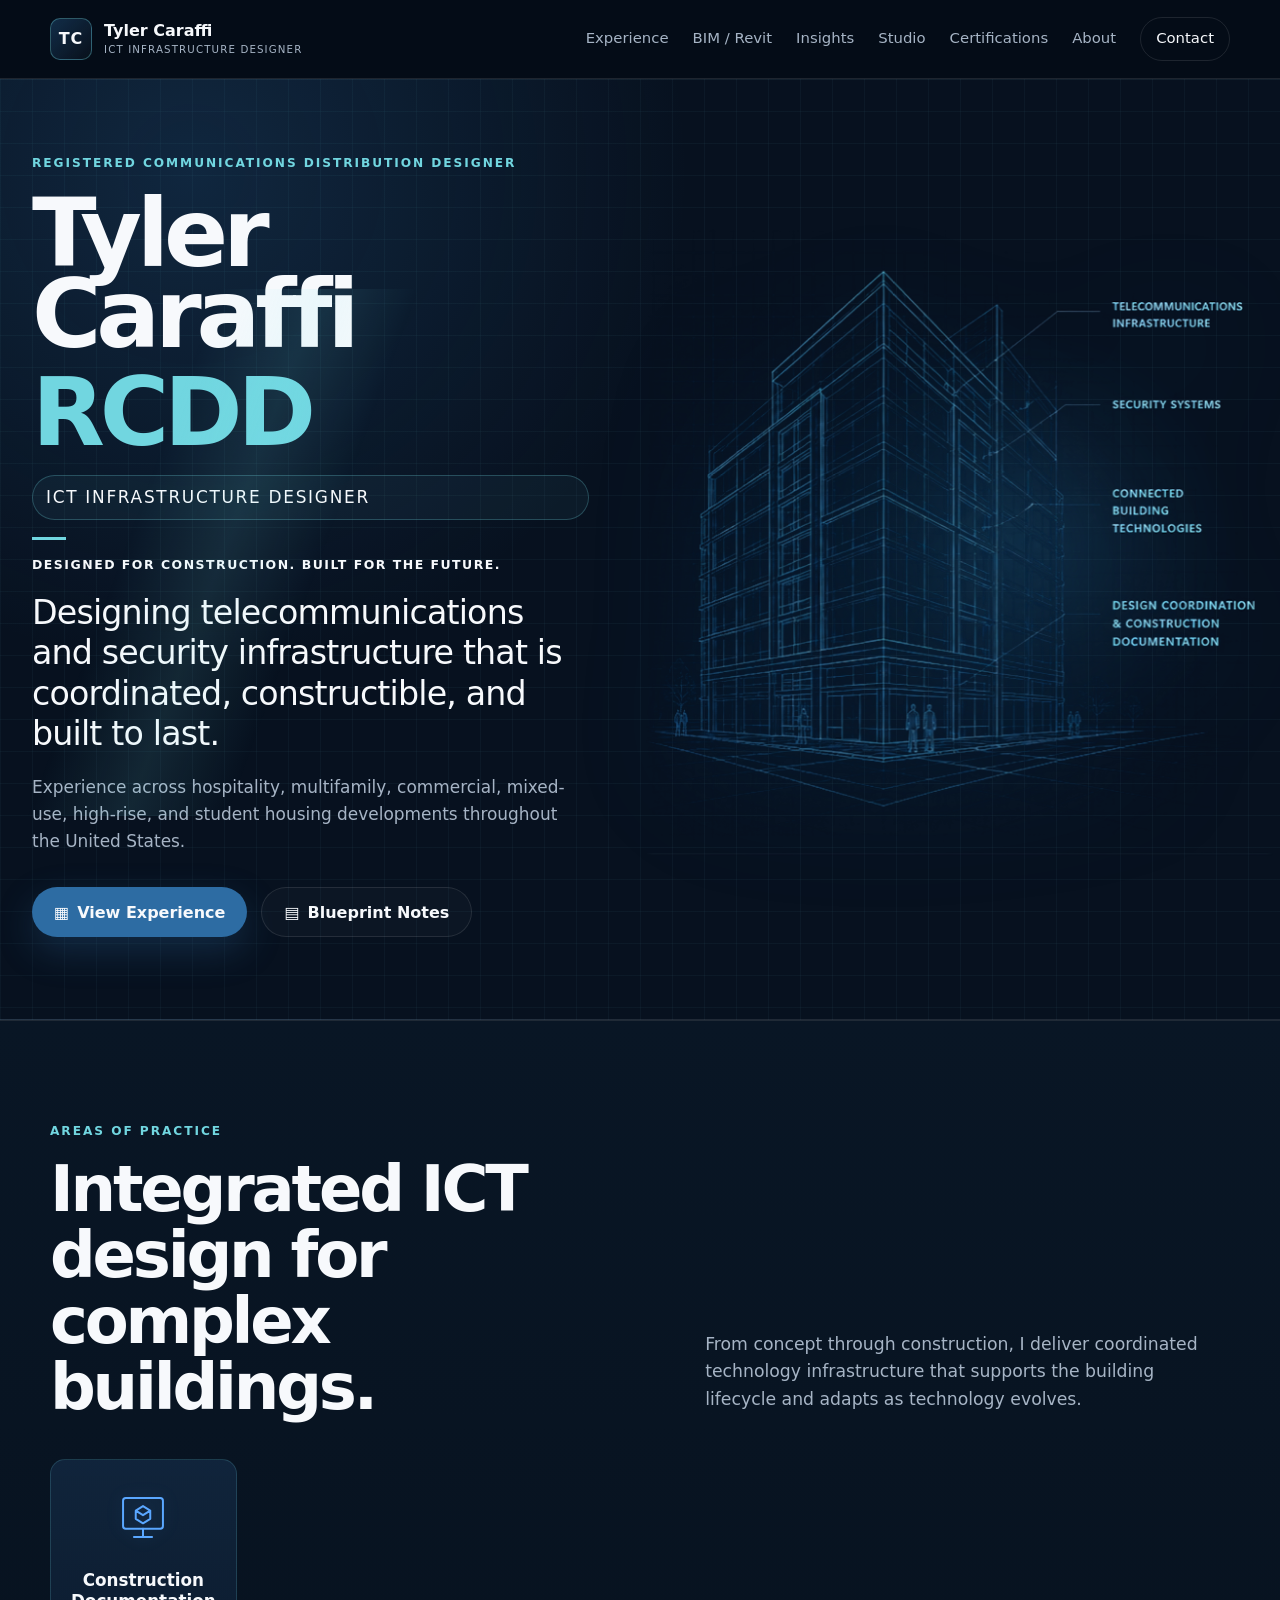
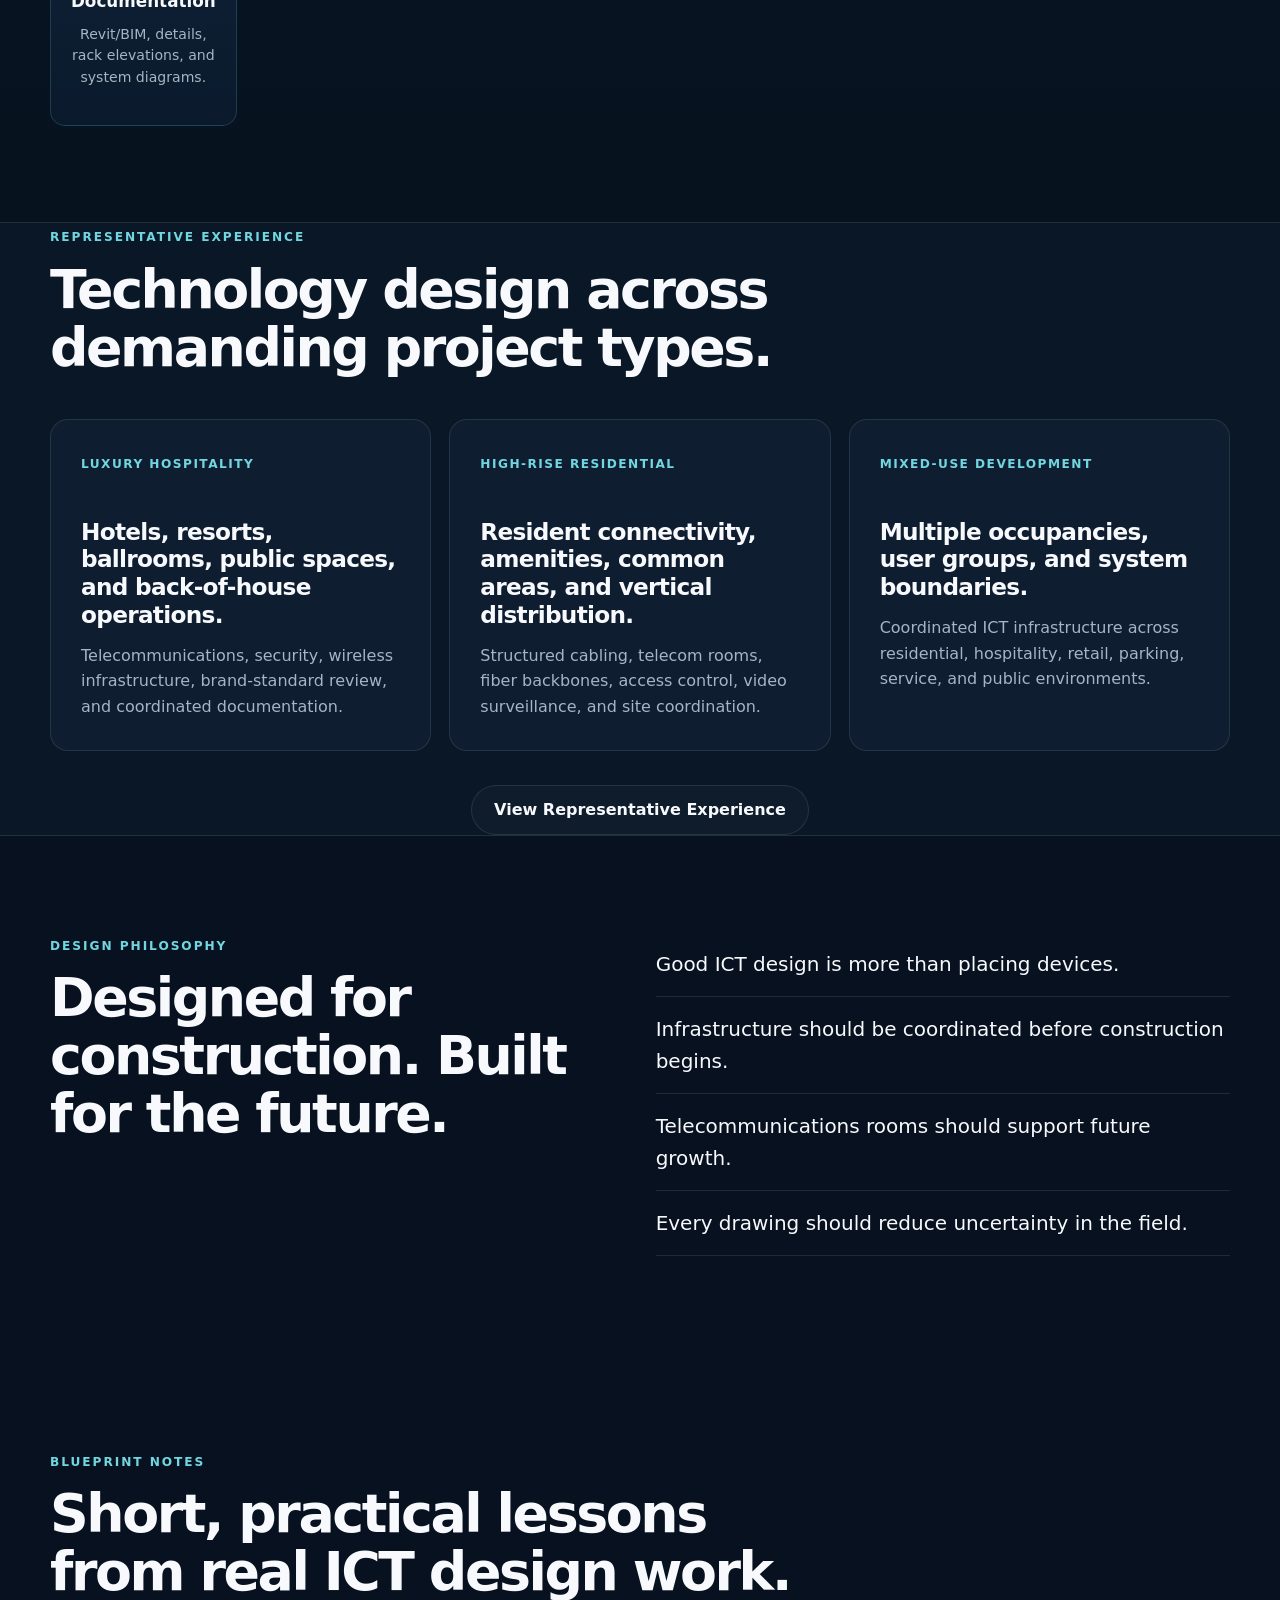
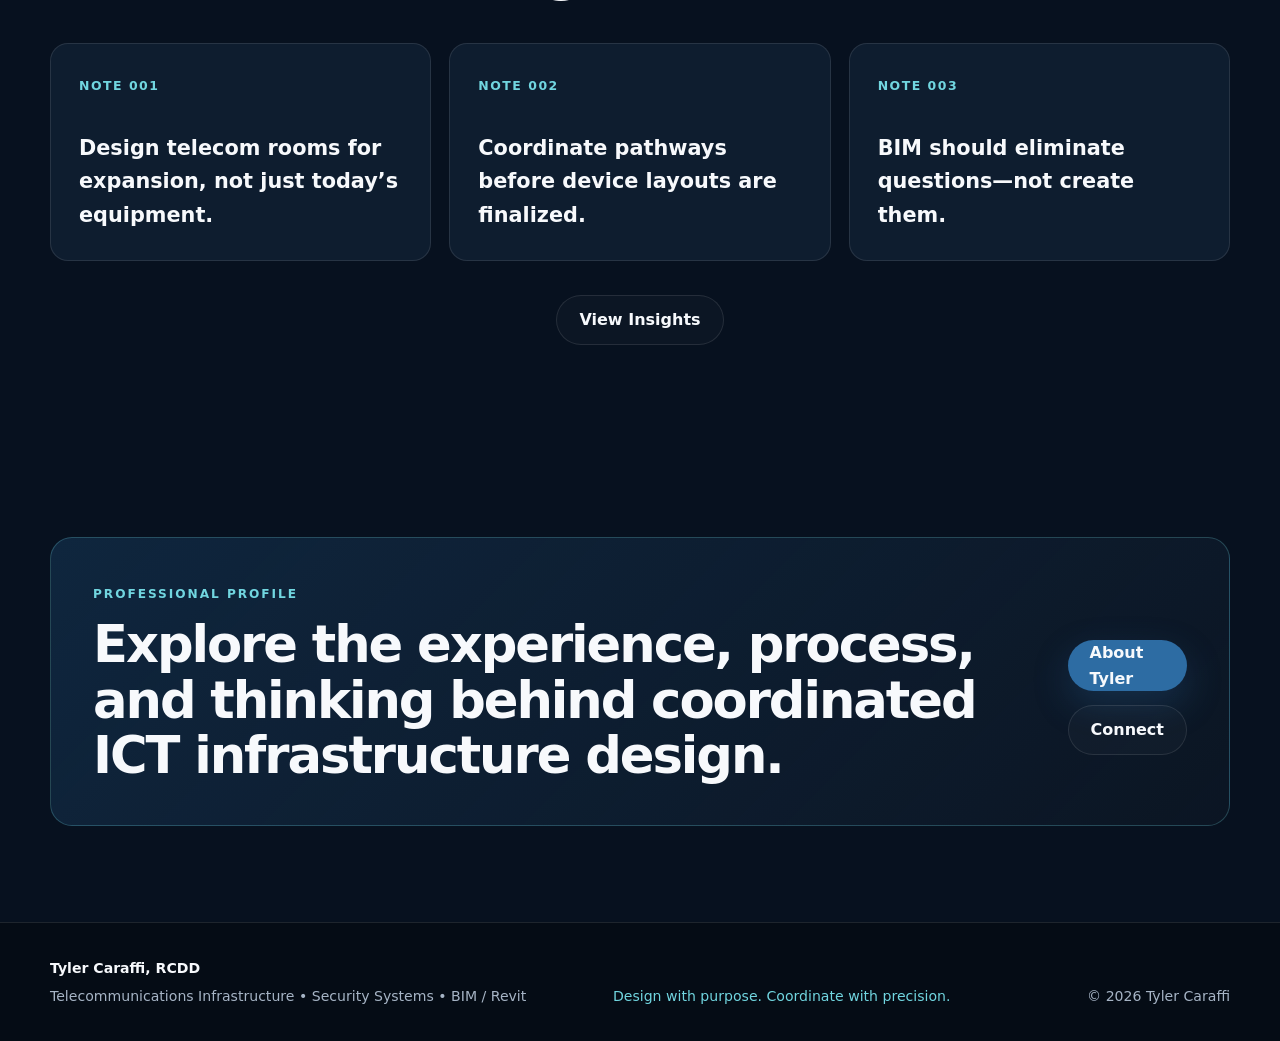
==== commit 6b5fe476: "Add files via upload" ====
--- a/index.html
+++ b/index.html
@@ -99,32 +99,19 @@
       </div>
       <div class="practice-card-grid">
         <article class="practice-card reveal" data-stagger="1">
-          <div class="practice-icon" aria-hidden="true"><svg viewBox="0 0 48 48"><circle cx="24" cy="8" r="4"/><circle cx="10" cy="35" r="4"/><circle cx="24" cy="35" r="4"/><circle cx="38" cy="35" r="4"/><path d="M24 12v10M10 31v-5h28v5M24 22v9"/></svg></div>
-          <h3>Telecommunications Infrastructure</h3>
-          <p>Structured cabling, fiber optic systems, OSP, and backbone design.</p>
-        </article>
-        <article class="practice-card reveal delay-1" data-stagger="2">
-          <div class="practice-icon" aria-hidden="true"><svg viewBox="0 0 48 48"><path d="M24 5 40 11v11c0 11-7 18-16 22C15 40 8 33 8 22V11z"/><rect x="18" y="22" width="12" height="10" rx="2"/><path d="M21 22v-4a3 3 0 0 1 6 0v4"/></svg></div>
-          <h3>Security Systems</h3>
-          <p>Access control, video surveillance, intrusion detection, and integration.</p>
-        </article>
-        <article class="practice-card reveal delay-2" data-stagger="3">
-          <div class="practice-icon" aria-hidden="true"><svg viewBox="0 0 48 48"><path d="M8 19c9-9 23-9 32 0M14 25c6-6 14-6 20 0M20 31c3-3 5-3 8 0"/><circle cx="24" cy="38" r="2"/></svg></div>
-          <h3>Connected Building Technologies</h3>
-          <p>Wireless infrastructure, network design, and IoT enablement.</p>
-        </article>
-        <article class="practice-card reveal" data-stagger="4">
-          <div class="practice-icon" aria-hidden="true"><svg viewBox="0 0 48 48"><path d="M10 42V10h20v32M30 20h8v22M6 42h36"/><path d="M15 16h4m4 0h3M15 22h4m4 0h3M15 28h4m4 0h3M15 34h4m4 0h3"/></svg></div>
-          <h3>Technology Rooms</h3>
-          <p>MDF/IDF design, power, cooling, pathways, and standards compliance.</p>
-        </article>
-        <article class="practice-card reveal delay-1" data-stagger="5">
-          <div class="practice-icon" aria-hidden="true"><svg viewBox="0 0 48 48"><path d="M12 5h19l7 7v31H12zM31 5v8h7M18 20h14M18 26h14M18 32h10"/></svg></div>
-          <h3>Design Coordination</h3>
-          <p>Cross-discipline coordination with architectural and MEP teams.</p>
-        </article>
-        <article class="practice-card reveal delay-2" data-stagger="6">
-          <div class="practice-icon" aria-hidden="true"><svg viewBox="0 0 48 48"><rect x="7" y="8" width="34" height="27" rx="2"/><path d="M18 42h12M24 35v7M18 20l6-4 6 4-6 4zM18 20v7l6 4 6-4v-7"/></svg></div>
+          
+      
+      
+      
+      
+      
+      <div class="practice-icon" aria-hidden="true">
+        <svg viewBox="0 0 64 64" fill="none">
+          <rect x="10" y="11" width="44" height="34" rx="3"/>
+          <path d="M22 54h20M32 45v9"/>
+          <path d="m24 25 8-5 8 5-8 5-8-5Zm0 0v9l8 5 8-5v-9"/>
+        </svg>
+      </div>
           <h3>Construction Documentation</h3>
           <p>Revit/BIM, details, rack elevations, and system diagrams.</p>
         </article>
--- a/assets/css/styles.css
+++ b/assets/css/styles.css
@@ -628,3 +628,29 @@
     transform:none !important;
   }
 }
+
+/* ===== v5.1 practice icon fix ===== */
+.practice-icon{
+  width:66px;
+  height:66px;
+  margin:0 auto 20px;
+  display:grid;
+  place-items:center;
+  color:#5aa7ff;
+}
+.practice-icon svg{
+  width:58px;
+  height:58px;
+  display:block;
+  stroke:currentColor;
+  stroke-width:2.2;
+  stroke-linecap:round;
+  stroke-linejoin:round;
+  filter:drop-shadow(0 0 8px rgba(90,167,255,.14));
+}
+.practice-card:hover .practice-icon{
+  color:#75c4ff;
+}
+@media(max-width:760px){
+  .practice-icon{margin:0;}
+}
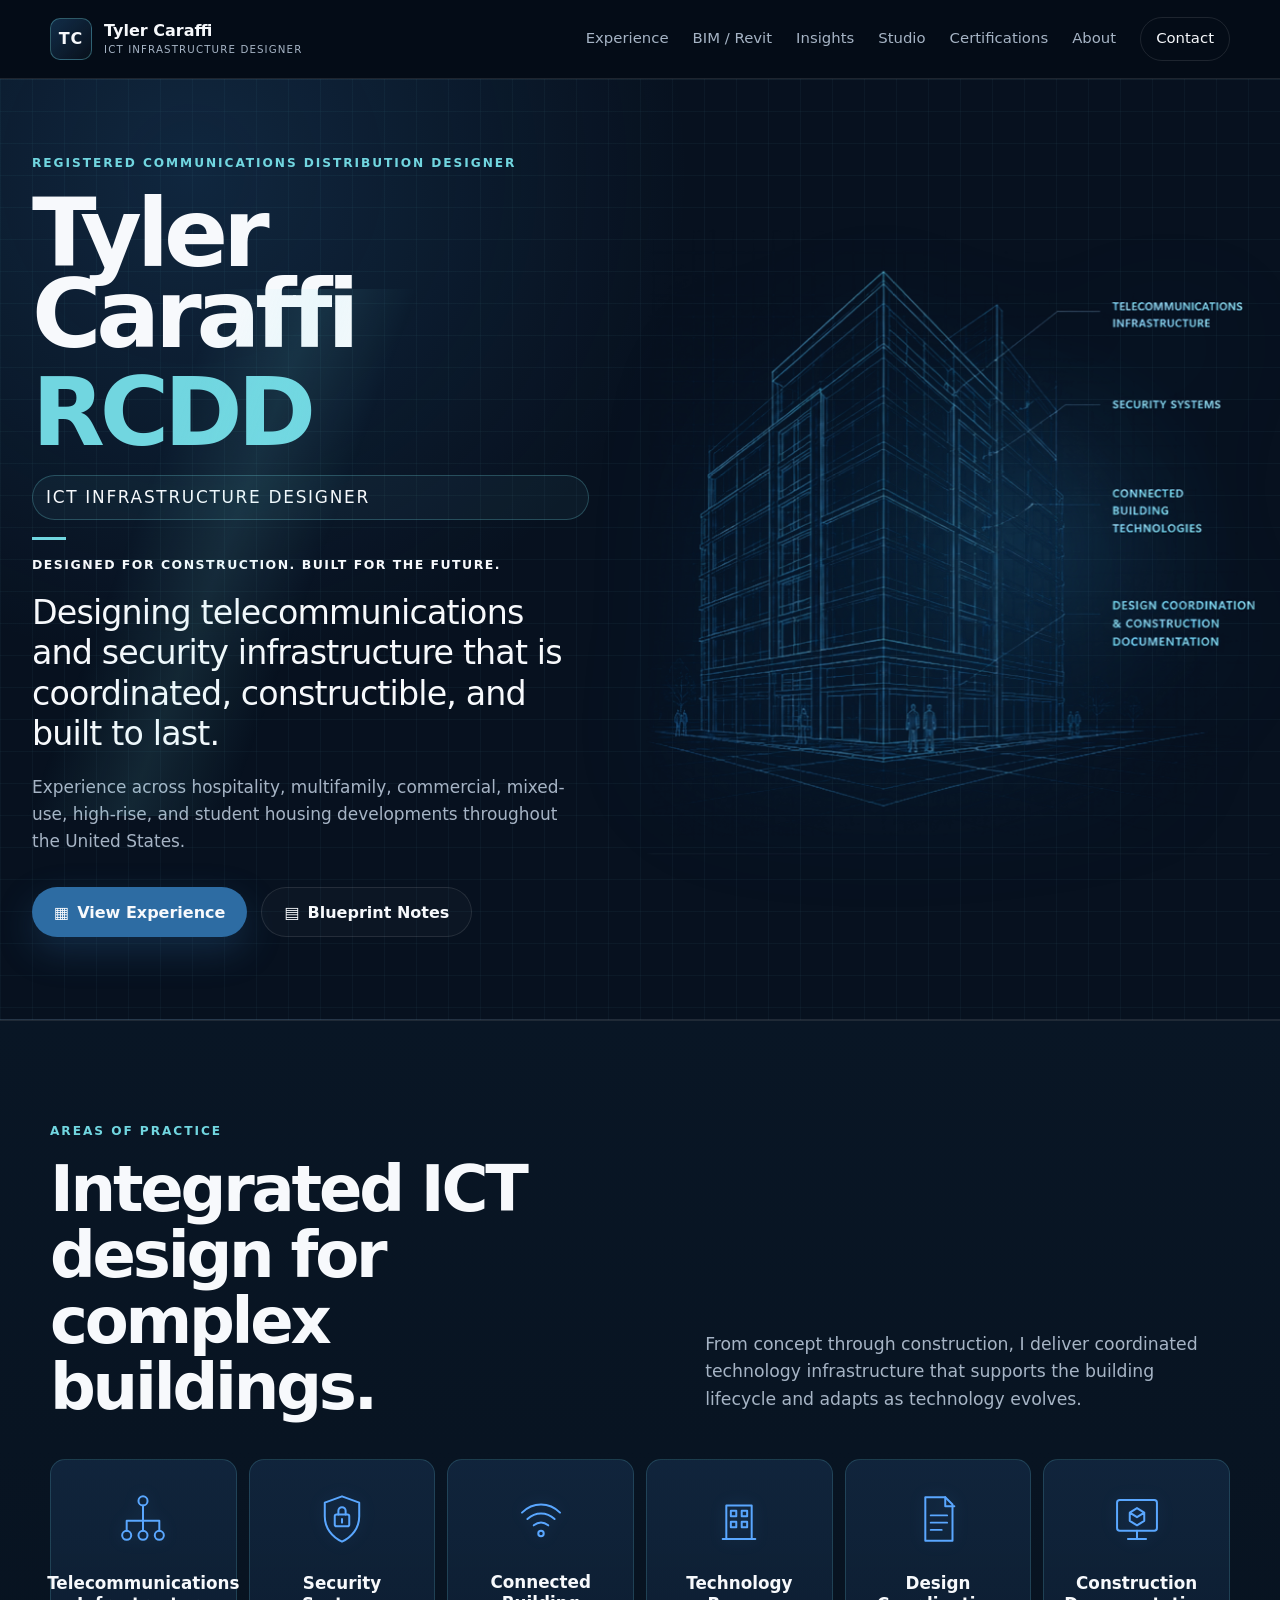
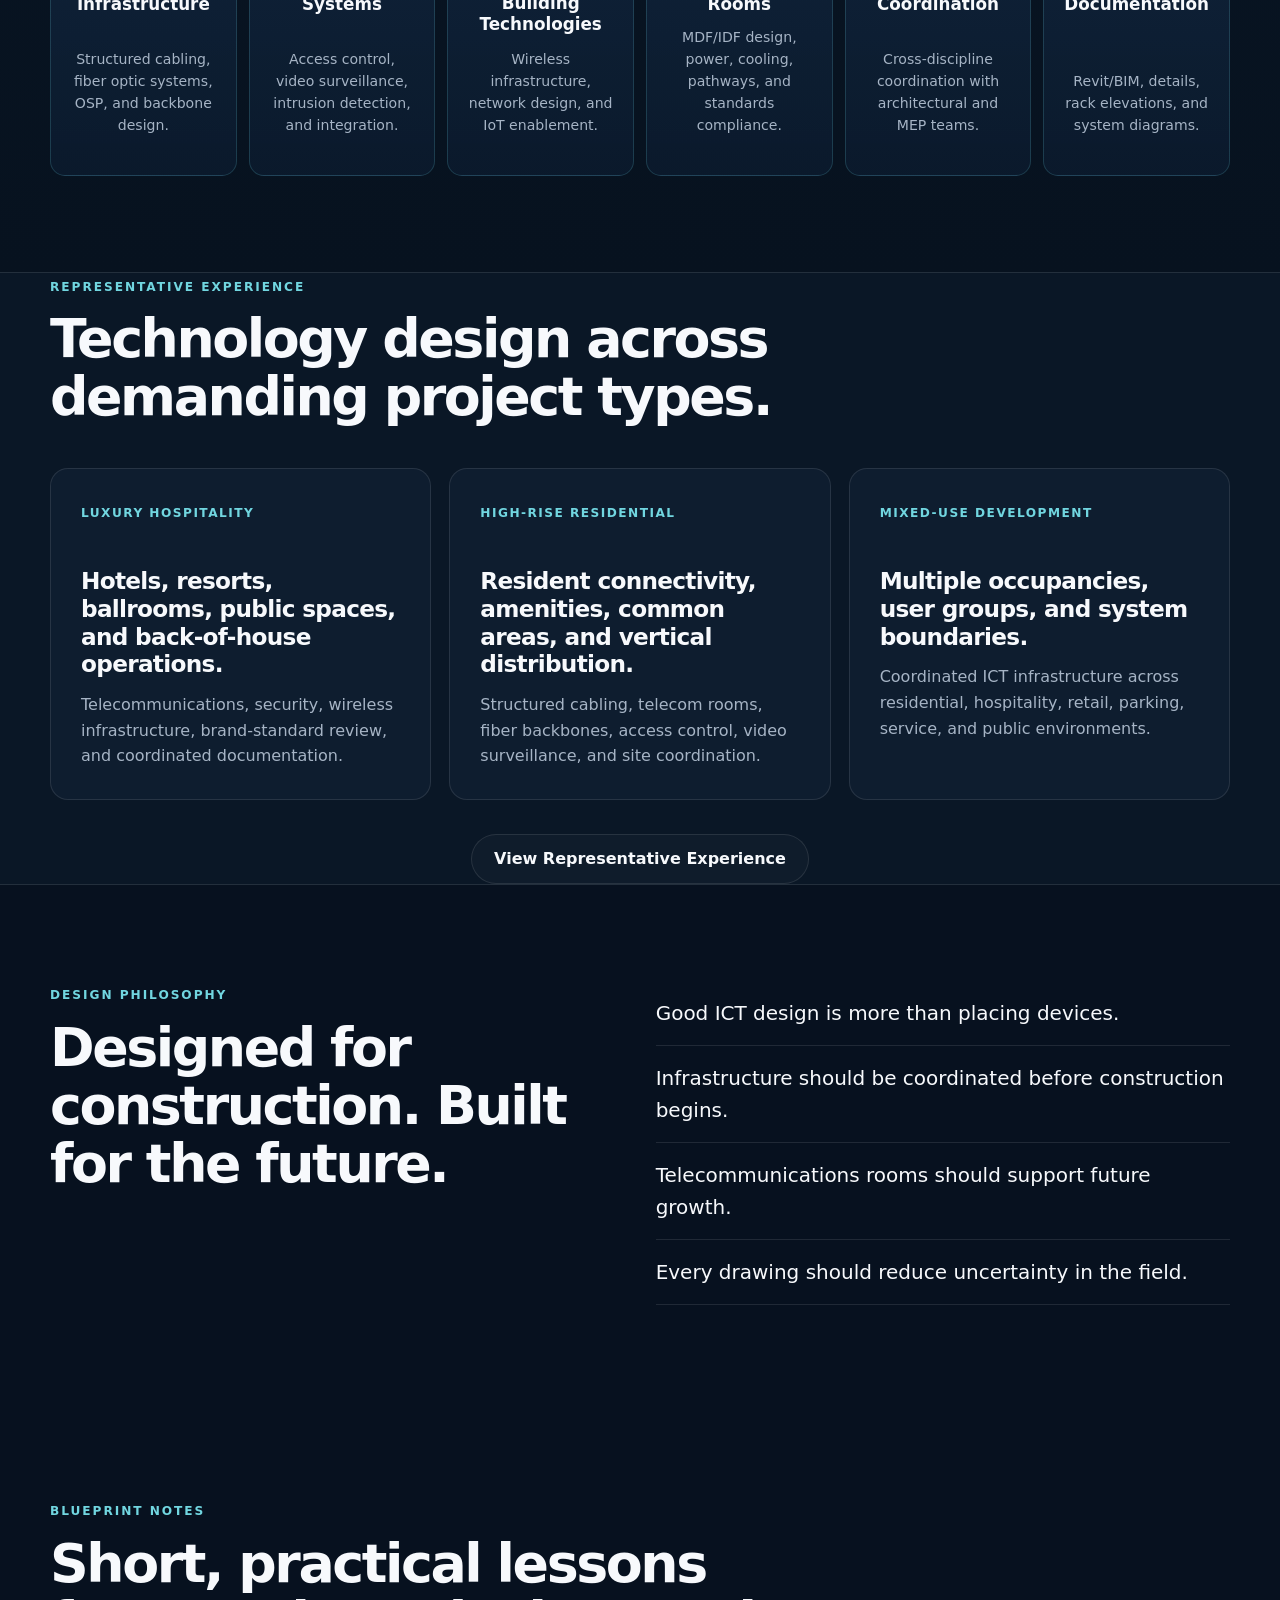
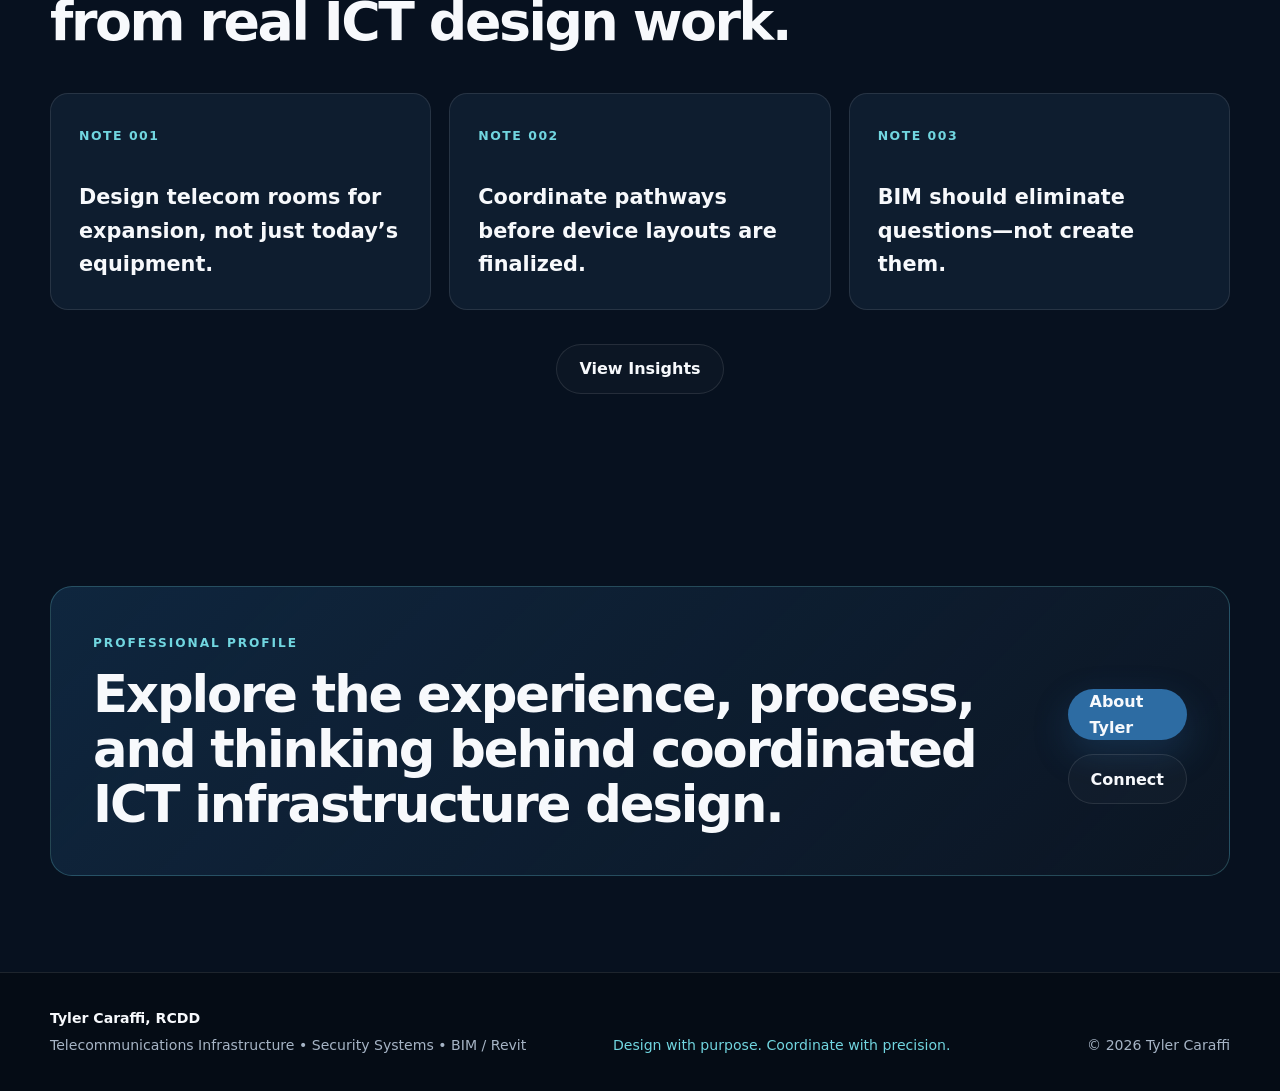
==== commit 6eba8b12: "Add files via upload" ====
--- a/index.html
+++ b/index.html
@@ -88,36 +88,92 @@
     </div>
   </section>
 
-  <section class="pillars practice-cards-section">
-    <div class="container">
-      <div class="practice-heading-grid reveal">
-        <div>
-          <span class="eyebrow">Areas of Practice</span>
-          <h2>Integrated ICT design for complex buildings.</h2>
-        </div>
-        <p>From concept through construction, I deliver coordinated technology infrastructure that supports the building lifecycle and adapts as technology evolves.</p>
-      </div>
-      <div class="practice-card-grid">
-        <article class="practice-card reveal" data-stagger="1">
-          
-      
-      
-      
-      
-      
-      <div class="practice-icon" aria-hidden="true">
-        <svg viewBox="0 0 64 64" fill="none">
-          <rect x="10" y="11" width="44" height="34" rx="3"/>
-          <path d="M22 54h20M32 45v9"/>
-          <path d="m24 25 8-5 8 5-8 5-8-5Zm0 0v9l8 5 8-5v-9"/>
-        </svg>
-      </div>
-          <h3>Construction Documentation</h3>
-          <p>Revit/BIM, details, rack elevations, and system diagrams.</p>
-        </article>
-      </div>
-    </div>
-  </section>
+  
+<section class="pillars practice-cards-section">
+  <div class="container">
+    <div class="practice-heading-grid reveal">
+      <div>
+        <span class="eyebrow">Areas of Practice</span>
+        <h2>Integrated ICT design for complex buildings.</h2>
+      </div>
+      <p>From concept through construction, I deliver coordinated technology infrastructure that supports the building lifecycle and adapts as technology evolves.</p>
+    </div>
+
+    <div class="practice-card-grid">
+      <article class="practice-card reveal" data-stagger="1">
+        <div class="practice-icon" aria-hidden="true">
+          <svg viewBox="0 0 64 64" fill="none">
+            <circle cx="32" cy="12" r="5"/>
+            <circle cx="14" cy="50" r="5"/>
+            <circle cx="32" cy="50" r="5"/>
+            <circle cx="50" cy="50" r="5"/>
+            <path d="M32 17v11M14 45V34h36v11M32 28v17"/>
+          </svg>
+        </div>
+        <h3>Telecommunications Infrastructure</h3>
+        <p>Structured cabling, fiber optic systems, OSP, and backbone design.</p>
+      </article>
+
+      <article class="practice-card reveal" data-stagger="2">
+        <div class="practice-icon" aria-hidden="true">
+          <svg viewBox="0 0 64 64" fill="none">
+            <path d="M32 7 51 14v15c0 13-8 23-19 28C21 52 13 42 13 29V14l19-7Z"/>
+            <rect x="24" y="27" width="16" height="13" rx="2"/>
+            <path d="M28 27v-4a4 4 0 0 1 8 0v4M32 32v4"/>
+          </svg>
+        </div>
+        <h3>Security Systems</h3>
+        <p>Access control, video surveillance, intrusion detection, and integration.</p>
+      </article>
+
+      <article class="practice-card reveal" data-stagger="3">
+        <div class="practice-icon" aria-hidden="true">
+          <svg viewBox="0 0 64 64" fill="none">
+            <path d="M11 25c12-12 30-12 42 0M17 32c9-8 21-8 30 0M24 39c5-4 11-4 16 0"/>
+            <circle cx="32" cy="48" r="3"/>
+          </svg>
+        </div>
+        <h3>Connected Building Technologies</h3>
+        <p>Wireless infrastructure, network design, and IoT enablement.</p>
+      </article>
+
+      <article class="practice-card reveal" data-stagger="4">
+        <div class="practice-icon" aria-hidden="true">
+          <svg viewBox="0 0 64 64" fill="none">
+            <path d="M14 54h36M18 54V17h28v37"/>
+            <path d="M23 23h6v6h-6zM35 23h6v6h-6zM23 35h6v6h-6zM35 35h6v6h-6z"/>
+          </svg>
+        </div>
+        <h3>Technology Rooms</h3>
+        <p>MDF/IDF design, power, cooling, pathways, and standards compliance.</p>
+      </article>
+
+      <article class="practice-card reveal" data-stagger="5">
+        <div class="practice-icon" aria-hidden="true">
+          <svg viewBox="0 0 64 64" fill="none">
+            <path d="M18 8h22l8 8v40H18z"/>
+            <path d="M40 8v10h10M24 28h18M24 36h18M24 44h12"/>
+          </svg>
+        </div>
+        <h3>Design Coordination</h3>
+        <p>Cross-discipline coordination with architectural and MEP teams.</p>
+      </article>
+
+      <article class="practice-card reveal" data-stagger="6">
+        <div class="practice-icon" aria-hidden="true">
+          <svg viewBox="0 0 64 64" fill="none">
+            <rect x="10" y="11" width="44" height="34" rx="3"/>
+            <path d="M22 54h20M32 45v9"/>
+            <path d="m24 25 8-5 8 5-8 5-8-5Zm0 0v9l8 5 8-5v-9"/>
+          </svg>
+        </div>
+        <h3>Construction Documentation</h3>
+        <p>Revit/BIM, details, rack elevations, and system diagrams.</p>
+      </article>
+    </div>
+  </div>
+</section>
+
 
   <section class="experience-preview dark-panel">
     <div class="container">
--- a/assets/css/styles.css
+++ b/assets/css/styles.css
@@ -629,7 +629,24 @@
   }
 }
 
-/* ===== v5.1 practice icon fix ===== */
+/* ===== v5.2 Areas of Practice repair ===== */
+.practice-card-grid{
+  display:grid;
+  grid-template-columns:repeat(6,minmax(0,1fr));
+  gap:12px;
+  align-items:stretch;
+}
+
+.practice-card{
+  min-width:0;
+  min-height:260px;
+  padding:26px 18px 24px;
+  display:flex;
+  flex-direction:column;
+  align-items:center;
+  text-align:center;
+}
+
 .practice-icon{
   width:66px;
   height:66px;
@@ -637,7 +654,9 @@
   display:grid;
   place-items:center;
   color:#5aa7ff;
-}
+  flex:0 0 auto;
+}
+
 .practice-icon svg{
   width:58px;
   height:58px;
@@ -646,11 +665,51 @@
   stroke-width:2.2;
   stroke-linecap:round;
   stroke-linejoin:round;
-  filter:drop-shadow(0 0 8px rgba(90,167,255,.14));
-}
-.practice-card:hover .practice-icon{
-  color:#75c4ff;
-}
+  filter:drop-shadow(0 0 8px rgba(90,167,255,.16));
+}
+
+.practice-card h3{
+  min-height:2.6em;
+  display:flex;
+  align-items:center;
+  justify-content:center;
+}
+
+.practice-card p{
+  margin-top:auto;
+}
+
+@media(max-width:1120px){
+  .practice-card-grid{
+    grid-template-columns:repeat(3,minmax(0,1fr));
+  }
+}
+
 @media(max-width:760px){
-  .practice-icon{margin:0;}
-}
+  .practice-card-grid{
+    grid-template-columns:1fr;
+  }
+
+  .practice-card{
+    min-height:auto;
+    display:grid;
+    grid-template-columns:66px 1fr;
+    column-gap:16px;
+    text-align:left;
+    align-items:center;
+  }
+
+  .practice-icon{
+    grid-row:1 / 3;
+    margin:0;
+  }
+
+  .practice-card h3{
+    min-height:0;
+    justify-content:flex-start;
+  }
+
+  .practice-card p{
+    margin:0;
+  }
+}
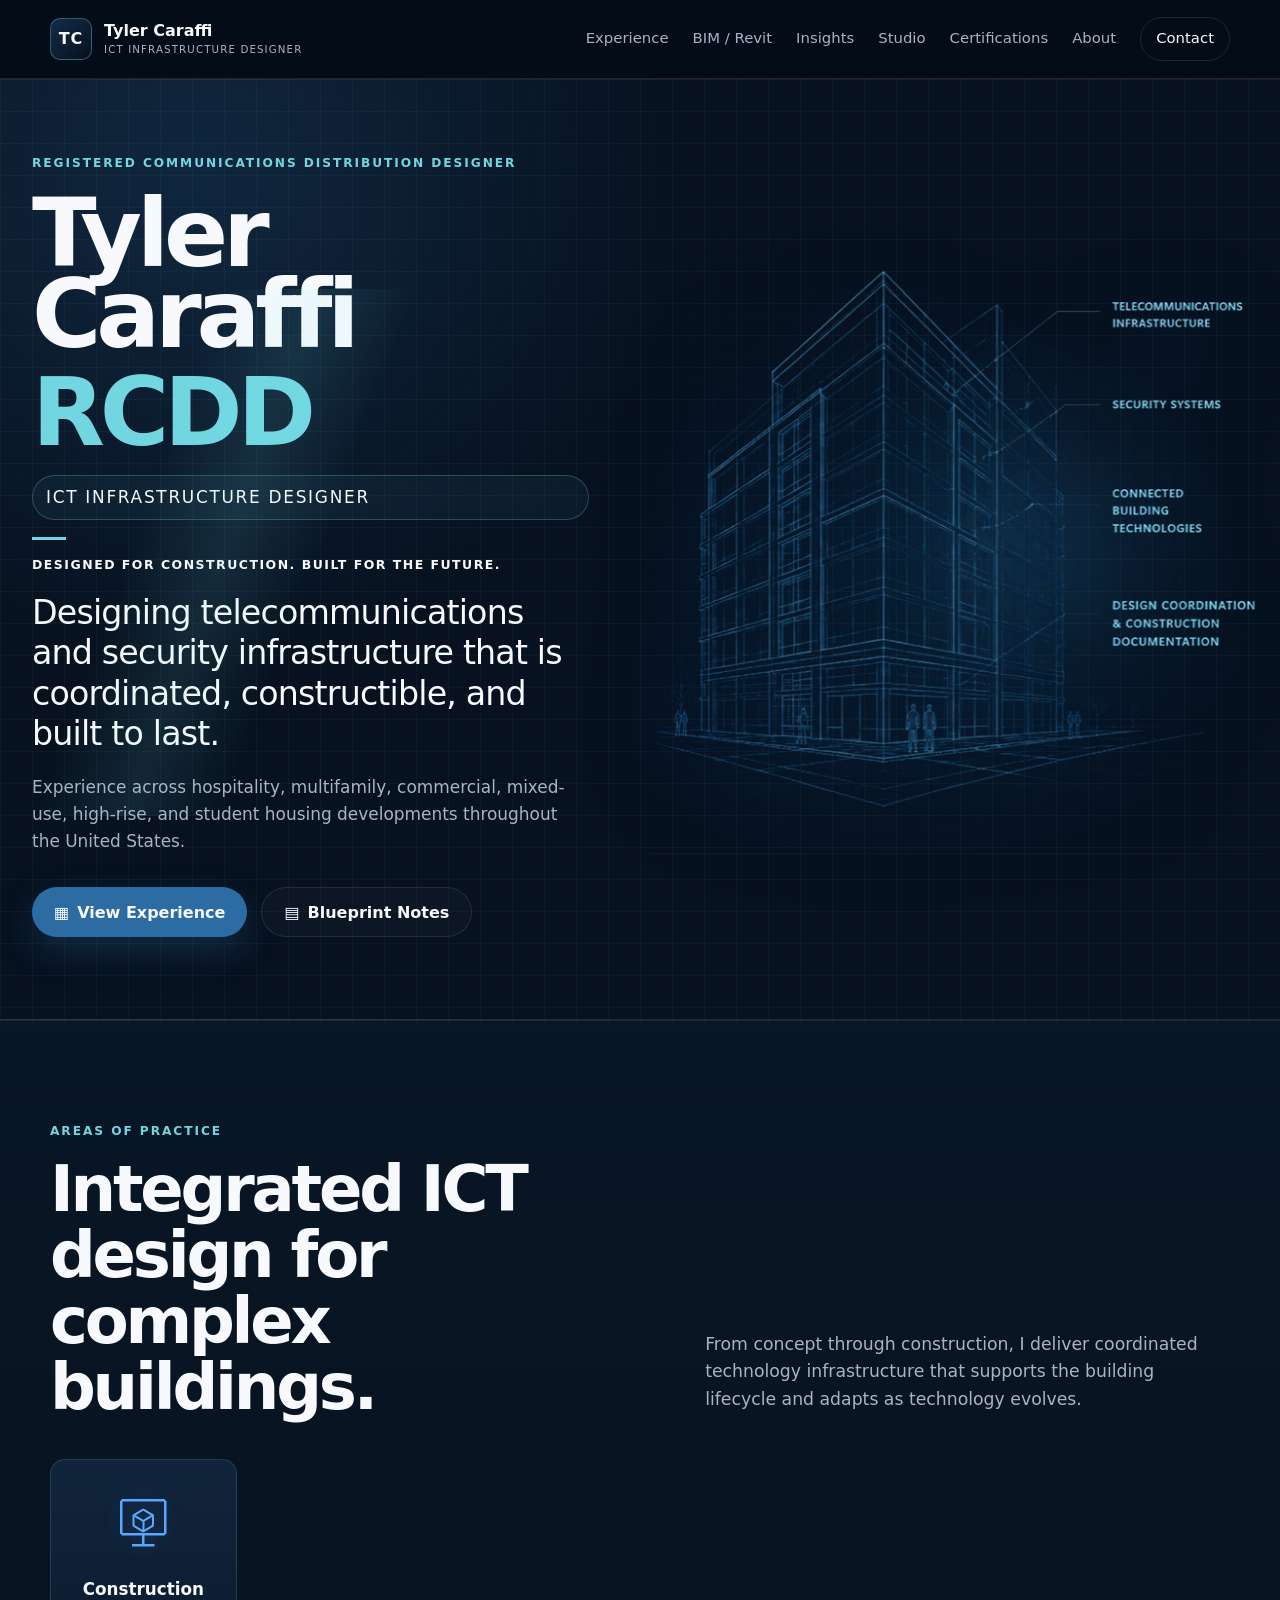
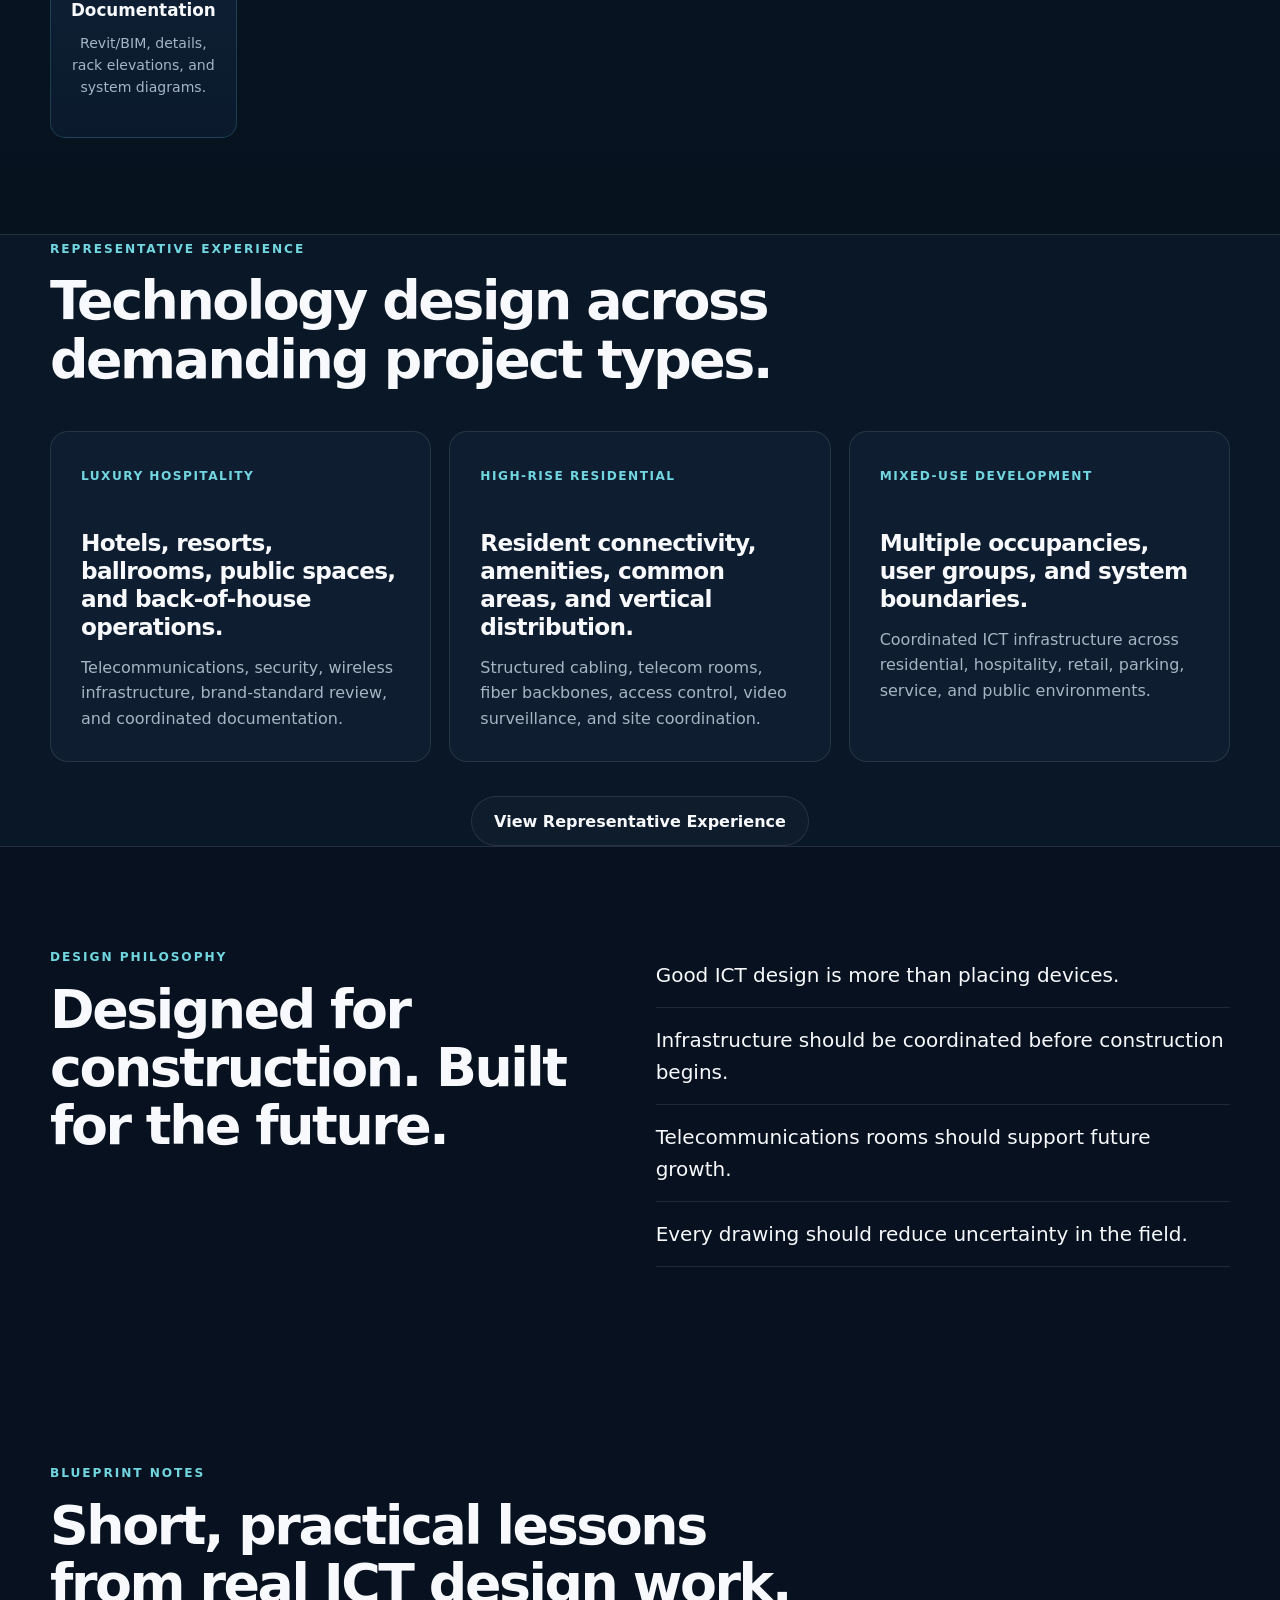
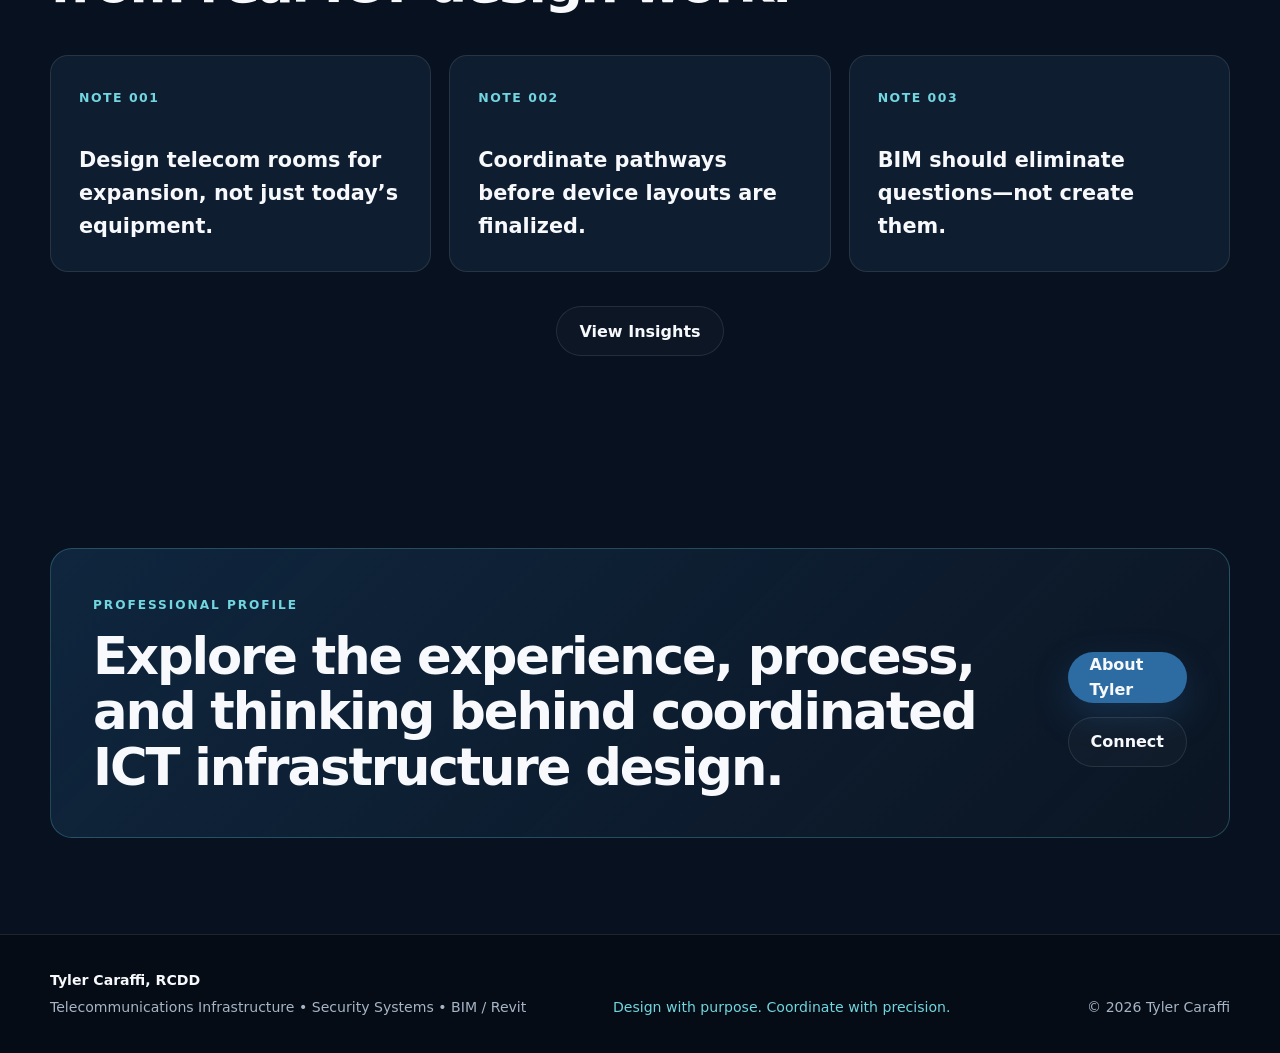
==== commit c0e07e33: "Add files via upload" ====
--- a/index.html
+++ b/index.html
@@ -101,72 +101,7 @@
 
     <div class="practice-card-grid">
       <article class="practice-card reveal" data-stagger="1">
-        <div class="practice-icon" aria-hidden="true">
-          <svg viewBox="0 0 64 64" fill="none">
-            <circle cx="32" cy="12" r="5"/>
-            <circle cx="14" cy="50" r="5"/>
-            <circle cx="32" cy="50" r="5"/>
-            <circle cx="50" cy="50" r="5"/>
-            <path d="M32 17v11M14 45V34h36v11M32 28v17"/>
-          </svg>
-        </div>
-        <h3>Telecommunications Infrastructure</h3>
-        <p>Structured cabling, fiber optic systems, OSP, and backbone design.</p>
-      </article>
-
-      <article class="practice-card reveal" data-stagger="2">
-        <div class="practice-icon" aria-hidden="true">
-          <svg viewBox="0 0 64 64" fill="none">
-            <path d="M32 7 51 14v15c0 13-8 23-19 28C21 52 13 42 13 29V14l19-7Z"/>
-            <rect x="24" y="27" width="16" height="13" rx="2"/>
-            <path d="M28 27v-4a4 4 0 0 1 8 0v4M32 32v4"/>
-          </svg>
-        </div>
-        <h3>Security Systems</h3>
-        <p>Access control, video surveillance, intrusion detection, and integration.</p>
-      </article>
-
-      <article class="practice-card reveal" data-stagger="3">
-        <div class="practice-icon" aria-hidden="true">
-          <svg viewBox="0 0 64 64" fill="none">
-            <path d="M11 25c12-12 30-12 42 0M17 32c9-8 21-8 30 0M24 39c5-4 11-4 16 0"/>
-            <circle cx="32" cy="48" r="3"/>
-          </svg>
-        </div>
-        <h3>Connected Building Technologies</h3>
-        <p>Wireless infrastructure, network design, and IoT enablement.</p>
-      </article>
-
-      <article class="practice-card reveal" data-stagger="4">
-        <div class="practice-icon" aria-hidden="true">
-          <svg viewBox="0 0 64 64" fill="none">
-            <path d="M14 54h36M18 54V17h28v37"/>
-            <path d="M23 23h6v6h-6zM35 23h6v6h-6zM23 35h6v6h-6zM35 35h6v6h-6z"/>
-          </svg>
-        </div>
-        <h3>Technology Rooms</h3>
-        <p>MDF/IDF design, power, cooling, pathways, and standards compliance.</p>
-      </article>
-
-      <article class="practice-card reveal" data-stagger="5">
-        <div class="practice-icon" aria-hidden="true">
-          <svg viewBox="0 0 64 64" fill="none">
-            <path d="M18 8h22l8 8v40H18z"/>
-            <path d="M40 8v10h10M24 28h18M24 36h18M24 44h12"/>
-          </svg>
-        </div>
-        <h3>Design Coordination</h3>
-        <p>Cross-discipline coordination with architectural and MEP teams.</p>
-      </article>
-
-      <article class="practice-card reveal" data-stagger="6">
-        <div class="practice-icon" aria-hidden="true">
-          <svg viewBox="0 0 64 64" fill="none">
-            <rect x="10" y="11" width="44" height="34" rx="3"/>
-            <path d="M22 54h20M32 45v9"/>
-            <path d="m24 25 8-5 8 5-8 5-8-5Zm0 0v9l8 5 8-5v-9"/>
-          </svg>
-        </div>
+        <div class="practice-icon" aria-hidden="true"><img src="[data-uri]" alt=""></div>
         <h3>Construction Documentation</h3>
         <p>Revit/BIM, details, rack elevations, and system diagrams.</p>
       </article>
--- a/assets/css/styles.css
+++ b/assets/css/styles.css
@@ -713,3 +713,32 @@
     margin:0;
   }
 }
+
+/* ===== v5.3 embedded practice icons ===== */
+.practice-icon{
+  width:72px;
+  height:72px;
+  margin:0 auto 20px;
+  display:grid;
+  place-items:center;
+  flex:0 0 auto;
+}
+
+.practice-icon img{
+  display:block;
+  width:64px;
+  height:64px;
+  object-fit:contain;
+  opacity:1;
+  filter:drop-shadow(0 0 8px rgba(90,167,255,.18));
+}
+
+.practice-card:hover .practice-icon img{
+  filter:drop-shadow(0 0 12px rgba(117,196,255,.32));
+}
+
+@media(max-width:760px){
+  .practice-icon{
+    margin:0;
+  }
+}
